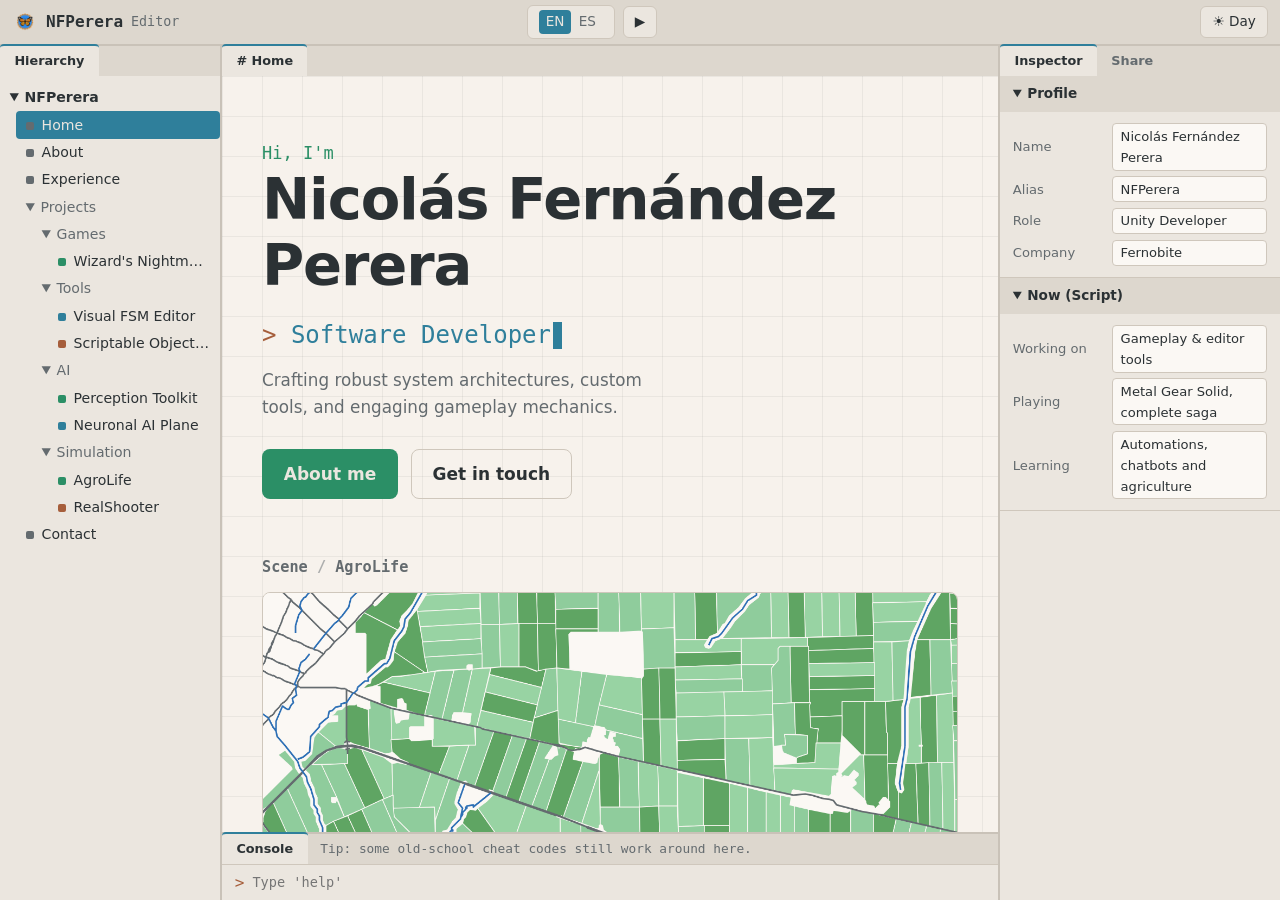
==== index.html @ 7c4a1492 "QR Share" ====
<!DOCTYPE html>
<html lang="en">
<head>
    <meta charset="UTF-8">
    <meta name="viewport" content="width=device-width, initial-scale=1.0">
    <title>NFPerera · Game & Software Developer</title>
    <meta name="description" content="Nicolás Fernández Perera — game and software developer. Gameplay systems, editor tools, game AI and software architecture." data-es-content="Nicolás Fernández Perera — desarrollador de videojuegos y de software. Sistemas de gameplay, herramientas de editor, IA de juegos y arquitectura de software.">
    <link rel="icon" type="image/png" href="MonarchWingStudiosImage.png">
    <link rel="stylesheet" href="style.css">
    <!-- Apply saved day/night theme before first paint to avoid a flash -->
    <script>(function () { try { var t = localStorage.getItem('theme'); if (t) document.documentElement.dataset.theme = t; } catch (e) {} })();</script>
    <!-- Same for the language: a saved choice wins, otherwise follow the browser. Translated text is in <span lang="en|es"> pairs. -->
    <script>(function () { var l; try { l = localStorage.getItem('lang'); } catch (e) {} l = l || (/^es/i.test(navigator.language) ? 'es' : 'en'); document.documentElement.dataset.lang = l; document.documentElement.lang = l; })();</script>
</head>
<body>
    <header class="toolbar">
        <div class="toolbar-left">
            <button id="hier-toggle" class="icon-btn mobile-only" aria-label="Open hierarchy" data-es-aria-label="Abrir jerarquía" aria-expanded="false" aria-controls="hierarchy">☰</button>
            <a href="#/" class="brand">
                <img src="MonarchWingStudiosImage.png" alt="" width="26" height="26">
                <span>NFPerera</span><small>Editor</small>
            </a>
        </div>
        <div class="toolbar-center">
            <button type="button" id="lang-toggle" class="tool-btn lang-btn"><span class="lang-opt" data-opt="en">EN</span><span class="lang-opt" data-opt="es">ES</span></button>
            <button id="play-btn" class="icon-btn play-btn" aria-pressed="false" title="Play">▶</button>
        </div>
        <div class="toolbar-right">
            <button id="theme-toggle" class="tool-btn" aria-label="Toggle day/night theme" data-es-aria-label="Cambiar entre tema de día y de noche"></button>
        </div>
    </header>

    <!-- HIERARCHY: section links are static, project links are generated from the project articles -->
    <nav id="hierarchy" class="panel" aria-label="Hierarchy" data-es-aria-label="Jerarquía">
        <div class="panel-tabs"><span class="tab"><span lang="en">Hierarchy</span><span lang="es">Jerarquía</span></span></div>
        <div class="panel-body">
            <ul class="tree">
                <li>
                    <details open>
                        <summary class="tree-root">NFPerera</summary>
                        <ul>
                            <li><a href="#/" class="item-home"><span lang="en">Home</span><span lang="es">Inicio</span></a></li>
                            <li><a href="#/about" class="item-about"><span lang="en">About</span><span lang="es">Sobre mí</span></a></li>
                            <li><a href="#/experience" class="item-experience"><span lang="en">Experience</span><span lang="es">Experiencia</span></a></li>
                            <li>
                                <details open>
                                    <summary><span lang="en">Projects</span><span lang="es">Proyectos</span></summary>
                                    <ul id="tree-projects"></ul>
                                </details>
                            </li>
                            <li><a href="#/contact" class="item-contact"><span lang="en">Contact</span><span lang="es">Contacto</span></a></li>
                        </ul>
                    </details>
                </li>
            </ul>
        </div>
    </nav>

    <!-- SCENE: one .view per page. data-route is the URL after "#/" -->
    <main id="scene" class="panel">
        <div class="panel-tabs"><span class="tab"># <span id="scene-tab">Home</span></span></div>
        <div id="scene-body" class="panel-body scene-body">

            <!-- HOME -->
            <article class="view" data-route="" data-title="Home" data-title-es="Inicio">
                <section class="hero">
                    <p class="eyebrow"><span lang="en">Hi, I'm</span><span lang="es">Hola, soy</span></p>
                    <h1>Nicolás Fernández Perera</h1>
                    <p class="hero-role"><span class="prompt">&gt;</span> <span id="typing-text">Software Developer</span><span class="caret" aria-hidden="true"></span></p>
                    <p class="hero-tagline"><span lang="en">Crafting robust system architectures, custom tools, and engaging gameplay mechanics.</span><span lang="es">Diseño arquitecturas de sistemas robustas, herramientas a medida y mecánicas de gameplay atractivas.</span></p>
                    <div class="hero-actions">
                        <a href="#/about" class="btn btn-primary"><span lang="en">About me</span><span lang="es">Sobre mí</span></a>
                        <a href="#/contact" class="btn btn-ghost"><span lang="en">Get in touch</span><span lang="es">Contáctame</span></a>
                    </div>
                </section>
                <section class="accent-green">
                    <h2 class="path"><span lang="en">Scene</span><span lang="es">Escena</span> <span>/</span> AgroLife</h2>
                    <div class="demo">
                        <canvas class="agro-demo" data-demo="agro" width="1280" height="600" role="img" aria-label="Real farm lots in Pergamino, Argentina, changing colour as their crops grow through the seasons" data-es-aria-label="Lotes agrícolas reales de Pergamino, Argentina, que cambian de color a medida que sus cultivos crecen a lo largo de las estaciones"></canvas>
                        <div class="demo-controls">
                            <span><b data-stat="date">25 Nov</b> · <span lang="en">Year</span><span lang="es">Año</span> <b data-stat="year">1</b></span>
                            <span><span lang="en">Mean temp</span><span lang="es">Temp. media</span> <b data-stat="temp">–</b></span>
                            <span data-stat="lot">Point at a lot</span>
                        </div>
                        <div class="demo-controls agro-legend" data-legend></div>
                        <p class="demo-caption"><span lang="en">What I'm building now: a farming game and simulator on real data. These are real lots from Pergamino, Argentina, going through the seasons. <a href="#/projects/agrolife">How it works</a></span><span lang="es">Lo que estoy construyendo ahora: un juego y simulador agropecuario con datos reales. Estos son lotes reales de Pergamino, Argentina, atravesando las estaciones. <a href="#/projects/agrolife">Cómo funciona</a></span></p>
                    </div>
                </section>
                <section>
                    <h2 class="path">Assets <span>/</span> <span lang="en">Projects</span><span lang="es">Proyectos</span></h2>
                    <div id="asset-grid" class="asset-grid"></div>
                </section>
            </article>

            <!-- ABOUT -->
            <article class="view page" data-route="about" data-title="About" data-title-es="Sobre mí" hidden>
                <h1><span lang="en">About Me</span><span lang="es">Sobre mí</span></h1>
                <p><span lang="en">I am a Software and Video Game Developer. My core focus is on system architecture, object-oriented programming, editor tool development, and creating scalable, maintainable code.</span><span lang="es">Soy desarrollador de software y de videojuegos. Mi foco principal está en la arquitectura de sistemas, la programación orientada a objetos, el desarrollo de herramientas de editor y la creación de código escalable y mantenible.</span></p>
                <div class="interest-list">
                    <div class="accent-blue"><strong>Gameplay</strong><span><span lang="en">Mechanics for online &amp; offline games</span><span lang="es">Mecánicas para juegos online y offline</span></span></div>
                    <div class="accent-green"><strong><span lang="en">Tools</span><span lang="es">Herramientas</span></strong><span><span lang="en">Editor extensions that speed teams up</span><span lang="es">Extensiones de editor que aceleran a los equipos</span></span></div>
                    <div class="accent-terracotta"><strong><span lang="en">Game AI</span><span lang="es">IA de juegos</span></strong><span><span lang="en">Perception, agents, neural networks</span><span lang="es">Percepción, agentes, redes neuronales</span></span></div>
                    <div class="accent-blue"><strong><span lang="en">Architecture</span><span lang="es">Arquitectura</span></strong><span><span lang="en">Scalable, maintainable systems</span><span lang="es">Sistemas escalables y mantenibles</span></span></div>
                </div>
                <h2><span lang="en">Skills</span><span lang="es">Habilidades</span></h2>
                <div class="component-list">
                    <details class="component" open><summary><span lang="en">Languages</span><span lang="es">Lenguajes</span></summary><ul class="tags"><li>C#</li><li>C++</li><li>Python</li></ul></details>
                    <details class="component" open><summary><span lang="en">Engines &amp; Frameworks</span><span lang="es">Motores y frameworks</span></summary><ul class="tags"><li>Unity</li><li>Unreal Engine</li><li>.NET</li></ul></details>
                    <details class="component" open><summary><span lang="en">Version Control</span><span lang="es">Control de versiones</span></summary><ul class="tags"><li>Git</li><li>LFS</li><li>Submodules</li><li>Subtrees</li></ul></details>
                </div>
            </article>

            <!-- EXPERIENCE -->
            <article class="view page" data-route="experience" data-title="Experience" data-title-es="Experiencia" hidden>
                <h1><span lang="en">Experience</span><span lang="es">Experiencia</span></h1>
                <ol class="timeline">
                    <li>
                        <div class="job-header">
                            <h3><span lang="en">Unity Developer</span><span lang="es">Desarrollador Unity</span> · <a href="https://fernobite.com/" target="_blank" rel="noopener">Fernobite</a></h3>
                            <span class="job-date"><span lang="en">Oct 2024 – Present</span><span lang="es">Oct 2024 – Presente</span></span>
                        </div>
                        <ul>
                            <li><span lang="en">Integration of core gameplay features for <strong>online and offline</strong> games.</span><span lang="es">Integración de funcionalidades centrales de gameplay para juegos <strong>online y offline</strong>.</span></li>
                            <li><span lang="en">Development of <strong>internal optimization tools</strong> for the Unity Editor.</span><span lang="es">Desarrollo de <strong>herramientas internas de optimización</strong> para el Editor de Unity.</span></li>
                        </ul>
                    </li>
                </ol>
            </article>

            <!-- CONTACT -->
            <article class="view page" data-route="contact" data-title="Contact" data-title-es="Contacto" hidden>
                <h1><span lang="en">Let's Connect</span><span lang="es">Conectemos</span></h1>
                <p><span lang="en">Currently seeking Gameplay Programmer opportunities.</span><span lang="es">Actualmente busco oportunidades como Programador de Gameplay.</span></p>
                <button type="button" id="email-btn" class="btn btn-primary mono" data-email="nfperera02@gmail.com">nfperera02@gmail.com</button>
                <p id="email-status" class="hint" aria-live="polite">Click to copy</p>
                <div class="social-links">
                    <a href="https://github.com/NFPerera" target="_blank" rel="noopener">GitHub</a>
                    <a href="https://www.linkedin.com/in/nfperera/" target="_blank" rel="noopener">LinkedIn</a>
                    <a href="mailto:nfperera02@gmail.com"><span lang="en">Email</span><span lang="es">Correo</span></a>
                </div>
            </article>

            <!--
                PROJECTS — one <article class="view project"> each. Order here = order in the grid and prev/next.
                data-category: game | tool | ai | sim  (Hierarchy folder)
                Banner image: add <img class="banner-media" src="img/..." alt=""> inside .banner; it also becomes the home-grid thumbnail
                Gallery: replace a .slot with <img src="..." alt="...">
                The <template class="inspector"> fills the Inspector panel when the project is open.
                Code inside <pre><code> must be HTML-escaped (&lt; &gt; &amp;).
                <template class="asset-icon"> holds the home-grid icon (100x100 line-art SVG); initials are used if absent.
            -->

            <article class="view project accent-green" data-route="projects/agrolife" data-title="AgroLife" data-kind="Farming Sim" data-kind-es="Simulador agrícola" data-category="sim" hidden>
                <template class="asset-icon"><svg viewBox="0 0 100 100" aria-hidden="true"><rect class="muted" x="8" y="10" width="38" height="34" rx="2"/>
<rect class="fill" x="54" y="10" width="38" height="34" rx="2"/>
<rect class="muted" x="8" y="52" width="38" height="38" rx="2"/>
<rect x="54" y="52" width="38" height="38" rx="2"/><path class="soft" d="M64 52 V90 M73 52 V90 M82 52 V90"/>
<path d="M27 84 V66 M27 72 C27 65 32 61 38 61 C38 68 33 72 27 72 M27 77 C27 71 22 68 16 68 C16 74 21 77 27 77"/></svg></template>
                <header class="banner">
                    <p class="banner-kind"><span lang="en">Farming Sim · Unity 6 · In development</span><span lang="es">Simulador agrícola · Unity 6 · En desarrollo</span></p>
                    <h1>AgroLife</h1>
                    <p class="banner-pitch"><span lang="en">A farming game and simulator built on real weather, soils, yields and costs, to learn how a crop campaign works by playing one.</span><span lang="es">Un juego y simulador agropecuario construido con clima, suelos, rindes y costos reales, para aprender cómo funciona una campaña agrícola jugándola.</span></p>
                </header>
                <section>
                    <h2><span lang="en">Try it</span><span lang="es">Pruébalo</span></h2>
                    <div class="demo">
                        <canvas class="agro-demo" data-demo="agro" width="1280" height="600" role="img" aria-label="Real farm lots in Pergamino, Argentina, changing colour as their crops grow through the seasons" data-es-aria-label="Lotes agrícolas reales de Pergamino, Argentina, que cambian de color a medida que sus cultivos crecen a lo largo de las estaciones"></canvas>
                        <div class="demo-controls">
                            <span><b data-stat="date">25 Nov</b> · <span lang="en">Year</span><span lang="es">Año</span> <b data-stat="year">1</b></span>
                            <span><span lang="en">Mean temp</span><span lang="es">Temp. media</span> <b data-stat="temp">–</b></span>
                            <label><span lang="en">Speed</span><span lang="es">Velocidad</span> <select data-control="speed"><option value="1">1×</option><option value="2" selected>2×</option><option value="4">4×</option></select></label>
                            <label><span lang="en">Layer</span><span lang="es">Capa</span> <select data-control="layer"><option value="status" data-es="Estado">Status</option><option value="ip" data-es="Índice de productividad">Productivity index</option></select></label>
                            <span data-stat="lot">Point at a lot</span>
                        </div>
                        <div class="demo-controls agro-legend" data-legend></div>
                        <p class="demo-caption"><span lang="en">Real lots from Pergamino, Buenos Aires: a slice of the 3,477 the game's data pipeline cut out of the road network. They're farmed the way the game farms your neighbours: on 1 May each lot takes the next crop of the rotation (maize, soybean, wheat followed by second soybean) on its typical sowing date, and crops develop by growing degree-days under weather drawn from the generator's parameters for Pergamino. The productivity index layer comes from INTA's soil charts.</span><span lang="es">Lotes reales de Pergamino, Buenos Aires: un recorte de los 3.477 que el pipeline de datos del juego sacó de la red de caminos. Se trabajan como el juego trabaja a tus vecinos: el 1 de mayo cada lote toma el siguiente cultivo de la rotación (maíz, soja, trigo seguido de soja de segunda) en su fecha de siembra típica, y los cultivos se desarrollan por grados-día con un clima sorteado a partir de los parámetros del generador para Pergamino. La capa de índice de productividad sale de las cartas de suelo del INTA.</span></p>
                    </div>
                </section>
                <section>
                    <h2><span lang="en">The problem</span><span lang="es">El problema</span></h2>
                    <p><span lang="en">Agronomy students learn gross margins, break-even yields, water budgets and pest damage thresholds on paper. They rarely get to run a whole campaign and see why a yield came out the way it did.</span><span lang="es">Los estudiantes de agronomía aprenden margen bruto, rinde de indiferencia, balances hídricos y umbrales de daño por plagas en el papel. Pocas veces pueden llevar adelante una campaña entera y ver por qué un rinde dio como dio.</span></p>
                </section>
                <section>
                    <h2><span lang="en">What I built</span><span lang="es">Qué construí</span></h2>
                    <p><span lang="en">A Unity 2D game on top of a simulation core written in plain C#, with no Unity references, so it can be tested and calibrated without a scene. Version 1 covers farming in one region, Pergamino, in Argentina's core farming zone: buy or lease land, plan each lot's crop, sowing date, genetics and fertiliser against a live budget, decide whether to spray when a pest crosses its threshold, then sell the grain or keep it in silo bags. Every harvest comes with a report that breaks the yield down by cause.</span><span lang="es">Un juego 2D en Unity montado sobre un núcleo de simulación escrito en C# puro, sin referencias a Unity, de modo que se puede testear y calibrar sin una escena. La versión 1 cubre la agricultura en una región, Pergamino, en plena zona núcleo de Argentina: comprar o arrendar tierra, planificar el cultivo, la fecha de siembra, la genética y la fertilización de cada lote contra un presupuesto en vivo, decidir si aplicar cuando una plaga supera su umbral, y después vender el grano o guardarlo en silobolsa. Cada cosecha viene con un reporte que desglosa el rinde por causa.</span></p>
                    <p><span lang="en">It's aimed at agrotechnical-school and agronomy students, so it uses the real technical vocabulary, with an optional glossary, instead of simplifying it away.</span><span lang="es">Está pensado para estudiantes de escuelas agrotécnicas y de agronomía, por eso usa el vocabulario técnico real, con un glosario opcional, en lugar de simplificarlo.</span></p>
                </section>
                <section>
                    <h2><span lang="en">How it works</span><span lang="es">Cómo funciona</span></h2>
                    <ul class="steps">
                        <li><strong><span lang="en">Data pipeline</span><span lang="es">Pipeline de datos</span></strong><span lang="en">Python scripts build the region from open data: lots cut from OpenStreetMap's road network, soil texture and water holding capacity from SoilGrids, the productivity index from INTA's soil charts, and each lot's road distance to the nearest grain elevator.</span><span lang="es">Scripts de Python arman la región a partir de datos abiertos: lotes recortados de la red de caminos de OpenStreetMap, textura y capacidad de retención de agua del suelo desde SoilGrids, el índice de productividad de las cartas de suelo del INTA y la distancia por camino de cada lote al acopio más cercano.</span></li>
                        <li><strong><span lang="en">Weather</span><span lang="es">Clima</span></strong><span lang="en">A WGEN-type generator fitted to NASA POWER data from 1991 to 2025: a Markov chain picks the wet days, a gamma distribution the rain, AR(1) anomalies the temperatures. Each campaign draws an El Niño, neutral or La Niña phase, and the forecast the player sees is right 70% of the time.</span><span lang="es">Un generador tipo WGEN ajustado con datos de NASA POWER de 1991 a 2025: una cadena de Markov decide los días lluviosos, una distribución gamma la lluvia y anomalías AR(1) las temperaturas. Cada campaña sortea una fase El Niño, neutra o La Niña, y el pronóstico que ve el jugador acierta el 70 % de las veces.</span></li>
                        <li><strong><span lang="en">Soil and crops</span><span lang="es">Suelo y cultivos</span></strong><span lang="en">A daily water bucket per lot (Hargreaves evapotranspiration, Saxton &amp; Rawls drainage), nitrogen and phosphorus balances, and crop stages driven by growing degree-days.</span><span lang="es">Un balde de agua diario por lote (evapotranspiración de Hargreaves, drenaje de Saxton &amp; Rawls), balances de nitrógeno y fósforo, y etapas del cultivo regidas por grados-día.</span></li>
                        <li><strong><span lang="en">Yield</span><span lang="es">Rinde</span></strong><span lang="en">Potential yield, scaled by the lot's productivity index, minus losses from sowing date, water, waterlogging, temperature, nitrogen, phosphorus and pests.</span><span lang="es">El rinde potencial, escalado por el índice de productividad del lote, menos las pérdidas por fecha de siembra, agua, anegamiento, temperatura, nitrógeno, fósforo y plagas.</span></li>
                        <li><strong><span lang="en">Determinism</span><span lang="es">Determinismo</span></strong><span lang="en">A PCG32 generator with a separate stream for each subsystem, so the same seed gives the same weather whatever the player does.</span><span lang="es">Un generador PCG32 con un flujo separado para cada subsistema, así la misma semilla da el mismo clima haga lo que haga el jugador.</span></li>
                    </ul>
                </section>
                <section>
                    <h2><span lang="en">Technical highlights</span><span lang="es">Aspectos técnicos</span></h2>
                    <p><span lang="en">Every harvest explains itself. Losses are taken in a fixed order, each one from what the previous ones left, so the report's waterfall always adds up to the real yield.</span><span lang="es">Cada cosecha se explica sola. Las pérdidas se restan en un orden fijo, cada una sobre lo que dejaron las anteriores, por eso la escalera del reporte siempre suma el rinde real.</span></p>
                    <p class="code-title">ModeloCultivo.cs<span lang="en"> · translated from Spanish</span></p>
<pre lang="es"><code>public static Cascada CalcularCascada(EstadoCultivo e, CultivoParams c)
{
    var p = PerdidasActuales(e, c);
    var k = new Cascada { PotencialQqHa = e.RindeAlcanzableQqHa };
    double resto = k.PotencialQqHa;
    double Quitar(double fraccion) { double q = resto * fraccion; resto -= q; return q; }
    k.FechaQq = Quitar(p.Fecha);
    k.AguaQq = Quitar(p.Agua);
    k.AnegamientoQq = Quitar(p.Anegamiento);
    k.TemperaturaQq = Quitar(p.Temperatura);
    k.NitrogenoQq = Quitar(p.Nitrogeno);
    k.FosforoQq = Quitar(p.Fosforo);
    k.PlagasQq = Quitar(p.Plagas);
    k.RealQqHa = resto;
    return k;
}</code></pre>
<pre lang="en"><code>public static Waterfall ComputeWaterfall(CropState e, CropParams c)
{
    var p = CurrentLosses(e, c);
    var k = new Waterfall { PotentialQuintalsHa = e.AttainableYieldQuintalsHa };
    double remaining = k.PotentialQuintalsHa;
    double Deduct(double fraction) { double q = remaining * fraction; remaining -= q; return q; }
    k.SowingDateQuintals = Deduct(p.SowingDate);
    k.WaterQuintals = Deduct(p.Water);
    k.WaterloggingQuintals = Deduct(p.Waterlogging);
    k.TemperatureQuintals = Deduct(p.Temperature);
    k.NitrogenQuintals = Deduct(p.Nitrogen);
    k.PhosphorusQuintals = Deduct(p.Phosphorus);
    k.PestsQuintals = Deduct(p.Pests);
    k.ActualQuintalsHa = remaining;
    return k;
}</code></pre>
                </section>
                <section>
                    <h2><span lang="en">Media</span><span lang="es">Galería</span></h2>
                    <div class="gallery"><div class="slot">None (Texture2D)</div><div class="slot">None (Texture2D)</div><div class="slot">None (Texture2D)</div></div>
                </section>
                <section>
                    <h2><span lang="en">What I learned</span><span lang="es">Qué aprendí</span></h2>
                    <p class="todo">// TODO: what you learned and what you'd do differently</p>
                </section>
                <nav class="pager" aria-label="More projects" data-es-aria-label="Más proyectos"></nav>
                <template class="inspector">
                    <details class="component" open><summary><span lang="en">Project</span><span lang="es">Proyecto</span></summary>
                        <dl class="fields"><dt><span lang="en">Type</span><span lang="es">Tipo</span></dt><dd><span lang="en">Farming sim · Educational</span><span lang="es">Simulador agrícola · Educativo</span></dd><dt><span lang="en">Engine</span><span lang="es">Motor</span></dt><dd>Unity 6.3 · URP 2D</dd><dt>UI</dt><dd>UI Toolkit</dd><dt><span lang="en">Language</span><span lang="es">Lenguaje</span></dt><dd>C# · Python</dd><dt><span lang="en">Region</span><span lang="es">Región</span></dt><dd>Pergamino, Argentina</dd><dt><span lang="en">Status</span><span lang="es">Estado</span></dt><dd><span lang="en">In development</span><span lang="es">En desarrollo</span></dd><dt><span lang="en">Year</span><span lang="es">Año</span></dt><dd>2026</dd></dl>
                    </details>
                </template>
            </article>

            <article class="view project accent-blue" data-route="projects/visual-fsm-editor" data-title="Visual FSM Editor" data-kind="Editor Tool" data-kind-es="Herramienta de editor" data-category="tool" hidden>
                <template class="asset-icon"><svg viewBox="0 0 100 100" aria-hidden="true"><rect class="fill" x="6" y="41" width="28" height="16" rx="4"/>
<rect x="64" y="14" width="30" height="16" rx="4"/>
<rect x="64" y="70" width="30" height="16" rx="4"/>
<path d="M34 49 C50 49 46 22 62 22"/><path d="M34 49 C50 49 46 78 62 78"/><path class="muted" d="M79 68 V34"/>
<path d="M57 18 L62 22 L57 26"/><path d="M57 74 L62 78 L57 82"/><path class="muted" d="M75 38 L79 32 L83 38"/></svg></template>
                <header class="banner">
                    <p class="banner-kind"><span lang="en">Editor Tool · Unity Asset Store</span><span lang="es">Herramienta de editor · Unity Asset Store</span></p>
                    <h1>Visual FSM Graph Editor</h1>
                    <p class="banner-pitch"><span lang="en">A node-based state machine editor for Unity AI, published on the Asset Store.</span><span lang="es">Un editor de máquinas de estados basado en nodos para IA en Unity, publicado en el Asset Store.</span></p>
                    <a class="btn btn-primary" href="https://assetstore.unity.com/packages/tools/behavior-ai/visual-fsm-graph-editor-ai-state-machine-tool-367524" target="_blank" rel="noopener"><span lang="en">View on the Asset Store</span><span lang="es">Ver en el Asset Store</span></a>
                </header>
                <section>
                    <h2><span lang="en">Try it</span><span lang="es">Pruébalo</span></h2>
                    <div class="demo">
                        <svg class="fsm-demo" data-demo="fsm" viewBox="0 0 640 300" role="img" aria-label="Interactive state machine: drag the states around" data-es-aria-label="Máquina de estados interactiva: arrastra los estados">
                            <defs><marker id="arrow" viewBox="0 0 10 10" refX="9" refY="5" markerWidth="7" markerHeight="7" orient="auto"><path class="arrow-head" d="M0 0L10 5L0 10z"/></marker></defs>
                            <path class="edge" data-from="idle" data-to="patrol" marker-end="url(#arrow)"/>
                            <path class="edge" data-from="patrol" data-to="chase" marker-end="url(#arrow)"/>
                            <path class="edge" data-from="chase" data-to="search" marker-end="url(#arrow)"/>
                            <path class="edge" data-from="search" data-to="patrol" marker-end="url(#arrow)"/>
                            <path class="edge" data-from="search" data-to="idle" marker-end="url(#arrow)"/>
                            <!-- data-m: position on phones, where the demo switches to a narrower 400x320 canvas -->
                            <g class="node" data-id="idle" data-x="30" data-y="128" data-m="10 138"><rect width="120" height="44" rx="8"/><text x="60" y="27">Idle</text></g>
                            <g class="node" data-id="patrol" data-x="200" data-y="40" data-m="140 18"><rect width="120" height="44" rx="8"/><text x="60" y="27">Patrol</text></g>
                            <g class="node" data-id="chase" data-x="470" data-y="70" data-m="270 138"><rect width="120" height="44" rx="8"/><text x="60" y="27">Chase</text></g>
                            <g class="node" data-id="search" data-x="320" data-y="215" data-m="140 258"><rect width="120" height="44" rx="8"/><text x="60" y="27">Search</text></g>
                        </svg>
                        <p class="demo-caption"><span lang="en">Drag the states around. Like the tool's Play-mode view, the active state lights up as the machine takes random transitions.</span><span lang="es">Arrastra los estados. Igual que la vista en modo Play de la herramienta, el estado activo se ilumina a medida que la máquina toma transiciones al azar.</span></p>
                    </div>
                </section>
                <section>
                    <h2><span lang="en">The problem</span><span lang="es">El problema</span></h2>
                    <p><span lang="en">AI behaviors like patrol, chase and attack are naturally state machines, but written by hand they become a tangle of flags and switch statements. They are hard to read, hard to debug at runtime, and every new transition means touching code.</span><span lang="es">Comportamientos de IA como patrullar, perseguir y atacar son máquinas de estados por naturaleza, pero escritos a mano terminan en un enredo de banderas y sentencias switch. Cuesta leerlos, cuesta depurarlos en ejecución y cada transición nueva implica tocar código.</span></p>
                </section>
                <section>
                    <h2><span lang="en">What I built</span><span lang="es">Qué construí</span></h2>
                    <p><span lang="en">A complete, commercial Unity Editor tool for designing finite state machines visually. States and conditions are ScriptableObject assets wired together on a GraphView canvas, and the runtime has no dependency on the editor, so the same graphs run in builds. I took it from first commit to a published Asset Store product, including documentation, example scenes and post-release updates.</span><span lang="es">Una herramienta comercial y completa para el Editor de Unity que permite diseñar máquinas de estados finitos de forma visual. Los estados y las condiciones son assets ScriptableObject conectados sobre un lienzo GraphView, y el runtime no depende del editor, así que los mismos grafos corren en las builds. La llevé desde el primer commit hasta un producto publicado en el Asset Store, con documentación, escenas de ejemplo y actualizaciones posteriores al lanzamiento.</span></p>
                </section>
                <section>
                    <h2><span lang="en">How it works</span><span lang="es">Cómo funciona</span></h2>
                    <ul class="steps">
                        <li><strong><span lang="en">Runtime layer</span><span lang="es">Capa de runtime</span></strong><span lang="en">The FSM, its states and conditions are ScriptableObjects. Each entity clones the FSM asset on Awake, so many entities can share one graph without sharing runtime state.</span><span lang="es">La FSM, sus estados y sus condiciones son ScriptableObjects. Cada entidad clona el asset de la FSM en Awake, así muchas entidades pueden compartir un grafo sin compartir el estado en ejecución.</span></li>
                        <li><strong><span lang="en">Editor layer</span><span lang="es">Capa de editor</span></strong><span lang="en">A GraphView window edits a GUI model of the graph and only commits back to the assets on save or autosave, with full Undo support.</span><span lang="es">Una ventana GraphView edita un modelo del grafo pensado para la interfaz y recién escribe en los assets al guardar o con el autoguardado, con soporte completo de Deshacer.</span></li>
                        <li><strong><span lang="en">Live debugging</span><span lang="es">Depuración en vivo</span></strong><span lang="en">In Play mode, selecting an entity loads its running FSM: the active state pulses and a trail marks the last few states visited.</span><span lang="es">En modo Play, al seleccionar una entidad se carga su FSM en ejecución: el estado activo pulsa y un rastro marca los últimos estados visitados.</span></li>
                        <li><strong><span lang="en">Logic gates</span><span lang="es">Compuertas lógicas</span></strong><span lang="en">And / Or / Negate conditions let designers build compound transitions from existing conditions without writing new code.</span><span lang="es">Las condiciones And / Or / Negate permiten a los diseñadores armar transiciones compuestas a partir de condiciones existentes, sin escribir código nuevo.</span></li>
                        <li><strong><span lang="en">Readable graphs</span><span lang="es">Grafos legibles</span></strong><span lang="en">Reroute points, "Go To State" markers instead of canvas-wide wires, shared condition boxes, and direction arrows on every curve.</span><span lang="es">Puntos de reroute, marcadores "Go To State" en lugar de cables que cruzan todo el lienzo, cajas de condición compartidas y flechas de dirección en cada curva.</span></li>
                        <li><strong><span lang="en">Production polish</span><span lang="es">Acabado de producción</span></strong><span lang="en">Descriptive validation errors, a Preferences page, orphan-asset cleanup, URP and Built-in support, and a full PDF manual.</span><span lang="es">Errores de validación descriptivos, una página de Preferencias, limpieza de assets huérfanos, soporte para URP y Built-in, y un manual completo en PDF.</span></li>
                    </ul>
                </section>
                <section>
                    <h2><span lang="en">Technical highlights</span><span lang="es">Aspectos técnicos</span></h2>
                    <p><span lang="en">The runtime loop is deliberately tiny: poll the current state's conditions in order, take the first one that passes, otherwise keep executing the state.</span><span lang="es">El bucle de runtime es deliberadamente mínimo: se evalúan en orden las condiciones del estado actual, se toma la primera que se cumple y, si ninguna lo hace, se sigue ejecutando el estado.</span></p>
                    <p class="code-title">MonarchFsm.cs<span lang="es"> · código traducido</span></p>
<pre lang="en"><code>public void RunStateMachine()
{
    if (m_currentState == null) return;

    for (var l_i = 0; l_i &lt; m_currentStateConditionsAmount; l_i++)
    {
        if (!m_currentState.StateConditions[l_i].CompleteCondition(m_model))
            continue;

        ChangeState(m_currentState.ExitStates[l_i]);
        return;
    }

    m_currentState.fsmState.ExecuteState(m_model);
}</code></pre>
<pre lang="es"><code>public void EjecutarMaquinaDeEstados()
{
    if (m_estadoActual == null) return;

    for (var l_i = 0; l_i &lt; m_cantidadCondicionesEstadoActual; l_i++)
    {
        if (!m_estadoActual.CondicionesDeEstado[l_i].CondicionCumplida(m_modelo))
            continue;

        CambiarEstado(m_estadoActual.EstadosDeSalida[l_i]);
        return;
    }

    m_estadoActual.estadoFsm.EjecutarEstado(m_modelo);
}</code></pre>
                    <p><span lang="en">GraphView edges don't show direction, so a custom edge samples its own bezier with De Casteljau's algorithm and draws an arrowhead at the true midpoint, following bends around reroute points.</span><span lang="es">Las aristas de GraphView no muestran dirección, así que una arista propia muestrea su bézier con el algoritmo de De Casteljau y dibuja una punta de flecha en el punto medio real, siguiendo las curvas alrededor de los puntos de reroute.</span></p>
                    <p class="code-title">FsmEdge.cs<span lang="es"> · código traducido</span></p>
<pre lang="en"><code>// Repeatedly lerp adjacent points until one remains, giving the curve's
// actual position (and, via two nearby samples, tangent) at parameter t.
private static Vector2 SampleBezier(Vector2[] p_points, float p_t)
{
    var l_working = (Vector2[])p_points.Clone();
    int l_count = l_working.Length;
    while (l_count &gt; 1)
    {
        for (int l_i = 0; l_i &lt; l_count - 1; l_i++)
            l_working[l_i] = Vector2.Lerp(l_working[l_i], l_working[l_i + 1], p_t);
        l_count--;
    }
    return l_working[0];
}</code></pre>
<pre lang="es"><code>// Interpola linealmente los puntos adyacentes una y otra vez hasta que queda uno,
// lo que da la posición real de la curva (y, con dos muestras cercanas, su tangente) en t.
private static Vector2 MuestrearBezier(Vector2[] p_puntos, float p_t)
{
    var l_trabajo = (Vector2[])p_puntos.Clone();
    int l_cantidad = l_trabajo.Length;
    while (l_cantidad &gt; 1)
    {
        for (int l_i = 0; l_i &lt; l_cantidad - 1; l_i++)
            l_trabajo[l_i] = Vector2.Lerp(l_trabajo[l_i], l_trabajo[l_i + 1], p_t);
        l_cantidad--;
    }
    return l_trabajo[0];
}</code></pre>
                </section>
                <section>
                    <h2><span lang="en">Media</span><span lang="es">Galería</span></h2>
                    <div class="gallery"><img src="img/fsm-cover.webp" alt="Visual FSM Graph Editor cover art" data-es-alt="Portada de Visual FSM Graph Editor" loading="lazy"><img src="img/fsm-player-graph.png" alt="A player state machine in the graph editor: Idle, Walk, Run, Crouch and a Throw from any state" data-es-alt="Máquina de estados de un jugador en el editor de grafos: Idle, Walk, Run, Crouch y un Throw desde cualquier estado" loading="lazy"><img src="img/fsm-enemy-graph.png" alt="An enemy state machine: Patrol, Investigate and Chase, driven by detection conditions" data-es-alt="Máquina de estados de un enemigo: Patrol, Investigate y Chase, según condiciones de detección" loading="lazy"></div>
                </section>
                <section>
                    <h2><span lang="en">What I learned</span><span lang="es">Qué aprendí</span></h2>
                    <p class="todo">// TODO: what you learned and what you'd do differently</p>
                </section>
                <nav class="pager" aria-label="More projects" data-es-aria-label="Más proyectos"></nav>
                <template class="inspector">
                    <details class="component" open><summary><span lang="en">Project</span><span lang="es">Proyecto</span></summary>
                        <dl class="fields"><dt><span lang="en">Type</span><span lang="es">Tipo</span></dt><dd><span lang="en">Editor Tool</span><span lang="es">Herramienta de editor</span></dd><dt><span lang="en">Engine</span><span lang="es">Motor</span></dt><dd>Unity 2022.3</dd><dt>UI</dt><dd>GraphView / UI Toolkit</dd><dt><span lang="en">Language</span><span lang="es">Lenguaje</span></dt><dd>C#</dd><dt><span lang="en">Team</span><span lang="es">Equipo</span></dt><dd><span lang="en">Solo</span><span lang="es">Individual</span></dd><dt><span lang="en">Years</span><span lang="es">Años</span></dt><dd>2025 – 2026</dd><dt><span lang="en">Status</span><span lang="es">Estado</span></dt><dd><span lang="en">Live · v1.2.0</span><span lang="es">Publicado · v1.2.0</span></dd></dl>
                    </details>
                    <details class="component" open><summary>Publisher</summary><p>Monarch Wing Studios</p></details>
                    <details class="component" open><summary><span lang="en">Links</span><span lang="es">Enlaces</span></summary><a href="https://assetstore.unity.com/packages/tools/behavior-ai/visual-fsm-graph-editor-ai-state-machine-tool-367524" target="_blank" rel="noopener">Unity Asset Store</a></details>
                </template>
            </article>

            <article class="view project accent-green" data-route="projects/perception-toolkit" data-title="Perception Toolkit" data-kind="Game AI" data-kind-es="IA de juegos" data-category="ai" hidden>
                <template class="asset-icon"><svg viewBox="0 0 100 100" aria-hidden="true"><circle class="muted dash" cx="46" cy="54" r="30"/>
<path class="fill soft" d="M46 54 L84 32 A44 44 0 0 1 84 76 Z"/>
<circle cx="46" cy="54" r="11"/><circle class="fill" cx="46" cy="54" r="5"/>
<circle class="fill muted" cx="18" cy="24" r="4"/></svg></template>
                <header class="banner">
                    <p class="banner-kind"><span lang="en">Game AI · Unity 6</span><span lang="es">IA de juegos · Unity 6</span></p>
                    <h1>Perception Toolkit</h1>
                    <p class="banner-pitch"><span lang="en">Sight and hearing for AI agents, in 2D and 3D.</span><span lang="es">Vista y oído para agentes de IA, en 2D y 3D.</span></p>
                </header>
                <section>
                    <h2><span lang="en">Try it</span><span lang="es">Pruébalo</span></h2>
                    <div class="demo">
                        <svg class="perception-demo" data-demo="perception" viewBox="0 0 640 320" role="img" aria-label="Interactive perception demo: move your pointer to sneak past the agent" data-es-aria-label="Demo interactiva de percepción: mueve el puntero para pasar sigilosamente junto al agente">
                            <circle class="hearing" cx="320" cy="170" r="130"/>
                            <path class="cone"/>
                            <circle class="inner" cx="320" cy="170" r="45"/>
                            <circle class="agent" cx="320" cy="170" r="12"/>
                            <circle class="player" cx="-50" cy="-50" r="8"/>
                        </svg>
                        <div class="demo-controls">
                            <span><span lang="en">Awareness</span><span lang="es">Nivel de alerta</span> <b class="demo-status">Unaware</b></span>
                            <span class="meter" aria-hidden="true"><span></span></span>
                        </div>
                        <p class="demo-caption"><span lang="en">You're the dot (on a phone, drag a finger). The cone and the small inner circle are sight; moving fast inside the dashed circle makes noise. Linger and the confirm meter fills from Suspicious to Aware, just like the toolkit's timers.</span><span lang="es">Tú eres el punto (en un teléfono, arrastra un dedo). El cono y el pequeño círculo interior son la vista; moverse rápido dentro del círculo punteado hace ruido. Si te quedas ahí, el medidor de confirmación se llena de Sospechoso a Alerta, igual que los temporizadores del toolkit.</span></p>
                    </div>
                </section>
                <section>
                    <h2><span lang="en">The problem</span><span lang="es">El problema</span></h2>
                    <p><span lang="en">Stealth and combat AI only feel fair when enemies react to what they could plausibly see and hear, and give the player a moment of warning before they commit. A raw "is the player in range" check gives neither.</span><span lang="es">La IA de sigilo y de combate solo se siente justa cuando los enemigos reaccionan a lo que podrían ver y oír de forma verosímil, y le dan al jugador un instante de aviso antes de actuar. Una simple comprobación de «el jugador está en rango» no da ninguna de las dos cosas.</span></p>
                </section>
                <section>
                    <h2><span lang="en">What I built</span><span lang="es">Qué construí</span></h2>
                    <p><span lang="en">A modular perception package: drop-in sense components (2D field of view, 3D field of view, hearing) that each track their own awareness, plus an agent component that aggregates every sense into one state an FSM or behavior tree can react to through C# or UnityEvents.</span><span lang="es">Un paquete de percepción modular: componentes de sentidos listos para usar (campo de visión 2D, campo de visión 3D, oído) que llevan cada uno su propio nivel de alerta, más un componente de agente que reúne todos los sentidos en un único estado al que una FSM o un árbol de comportamiento puede reaccionar mediante C# o UnityEvents.</span></p>
                </section>
                <section>
                    <h2><span lang="en">How it works</span><span lang="es">Cómo funciona</span></h2>
                    <ul class="steps">
                        <li><strong><span lang="en">Vision</span><span lang="es">Visión</span></strong><span lang="en">A view cone with range and angle, plus an omnidirectional inner radius that detects instantly. Candidates come from a non-allocating overlap query, then a raycast checks line of sight against an obstacle mask.</span><span lang="es">Un cono de visión con alcance y ángulo, más un radio interior omnidireccional que detecta al instante. Los candidatos salen de una consulta de solapamiento sin asignaciones de memoria y luego un raycast verifica la línea de visión contra una máscara de obstáculos.</span></li>
                        <li><strong><span lang="en">Hearing</span><span lang="es">Oído</span></strong><span lang="en">Noise emitters and noise zones broadcast events. Each listener applies distance falloff, ignores anything below an audible threshold and remembers the last noise briefly.</span><span lang="es">Los emisores y las zonas de ruido difunden eventos. Cada oyente aplica una atenuación por distancia, ignora todo lo que esté por debajo de un umbral audible y recuerda el último ruido por un momento.</span></li>
                        <li><strong><span lang="en">Awareness</span><span lang="es">Nivel de alerta</span></strong><span lang="en">Unaware → Suspicious → Aware. A target must be detected for a confirm time before it's spotted, and a lose timer keeps agents from forgetting instantly.</span><span lang="es">Desprevenido → Sospechoso → Alerta. Un objetivo debe ser detectado durante un tiempo de confirmación antes de ser avistado, y un temporizador de pérdida evita que los agentes se olviden al instante.</span></li>
                        <li><strong><span lang="en">Editor tooling</span><span lang="es">Herramientas de editor</span></strong><span lang="en">Custom Scene-view handles to drag the cone's angle and radii, and gizmos tinted by the current awareness level.</span><span lang="es">Handles propios en la vista de Escena para arrastrar el ángulo y los radios del cono, y gizmos teñidos según el nivel de alerta actual.</span></li>
                    </ul>
                </section>
                <section>
                    <h2><span lang="en">Technical highlights</span><span lang="es">Aspectos técnicos</span></h2>
                    <p><span lang="en">Every sense shares the same detection tick, so awareness behaves consistently whether it came from sight or sound. Detection runs on an interval rather than every frame.</span><span lang="es">Todos los sentidos comparten el mismo tick de detección, por lo que la alerta se comporta igual venga de la vista o del oído. La detección corre a intervalos y no en cada frame.</span></p>
                    <p class="code-title">PerceptionSenseBase.cs<span lang="es"> · código traducido</span></p>
<pre lang="en"><code>private void RunDetectionTick(float elapsed)
{
    bool found = TryDetect(out IPerceivable detected, out bool instantDetect);
    if (found)
    {
        loseTimer = 0f;
        confirmTimer = instantDetect ? detectionTime : confirmTimer + elapsed;
        if (confirmTimer &gt;= detectionTime &amp;&amp; Awareness != AwarenessLevel.Aware)
        {
            Awareness = AwarenessLevel.Aware;
            CurrentTarget = detected;
            RaiseSpotted(detected);
        }
        else if (confirmTimer &gt; 0f &amp;&amp; Awareness == AwarenessLevel.Unaware)
        {
            Awareness = AwarenessLevel.Suspicious;
            RaiseSuspicious(detected);
        }
    }
    else
    {
        if (Awareness != AwarenessLevel.Unaware) loseTimer += elapsed;
        if (loseTimer &gt; loseTime)
        {
            if (Awareness == AwarenessLevel.Aware) RaiseLost(CurrentTarget);
            Awareness = AwarenessLevel.Unaware;
            CurrentTarget = null;
            confirmTimer = 0f;
            loseTimer = 0f;
        }
    }
}</code></pre>
<pre lang="es"><code>private void EjecutarTickDeDeteccion(float transcurrido)
{
    bool encontrado = IntentarDetectar(out IPercibible detectado, out bool deteccionInstantanea);
    if (encontrado)
    {
        temporizadorPerdida = 0f;
        temporizadorConfirmacion = deteccionInstantanea ? tiempoDeteccion : temporizadorConfirmacion + transcurrido;
        if (temporizadorConfirmacion &gt;= tiempoDeteccion &amp;&amp; NivelAlerta != NivelDeAlerta.Alerta)
        {
            NivelAlerta = NivelDeAlerta.Alerta;
            ObjetivoActual = detectado;
            LanzarAvistado(detectado);
        }
        else if (temporizadorConfirmacion &gt; 0f &amp;&amp; NivelAlerta == NivelDeAlerta.Desprevenido)
        {
            NivelAlerta = NivelDeAlerta.Sospechoso;
            LanzarSospecha(detectado);
        }
    }
    else
    {
        if (NivelAlerta != NivelDeAlerta.Desprevenido) temporizadorPerdida += transcurrido;
        if (temporizadorPerdida &gt; tiempoPerdida)
        {
            if (NivelAlerta == NivelDeAlerta.Alerta) LanzarPerdido(ObjetivoActual);
            NivelAlerta = NivelDeAlerta.Desprevenido;
            ObjetivoActual = null;
            temporizadorConfirmacion = 0f;
            temporizadorPerdida = 0f;
        }
    }
}</code></pre>
                </section>
                <section>
                    <h2><span lang="en">Media</span><span lang="es">Galería</span></h2>
                    <div class="gallery"><div class="slot">None (Texture2D)</div><div class="slot">None (Texture2D)</div><div class="slot">None (Texture2D)</div></div>
                </section>
                <section>
                    <h2><span lang="en">What I learned</span><span lang="es">Qué aprendí</span></h2>
                    <p class="todo">// TODO: what you learned and what you'd do differently</p>
                </section>
                <nav class="pager" aria-label="More projects" data-es-aria-label="Más proyectos"></nav>
                <template class="inspector">
                    <details class="component" open><summary><span lang="en">Project</span><span lang="es">Proyecto</span></summary>
                        <dl class="fields"><dt><span lang="en">Type</span><span lang="es">Tipo</span></dt><dd><span lang="en">Game AI</span><span lang="es">IA de juegos</span></dd><dt><span lang="en">Engine</span><span lang="es">Motor</span></dt><dd>Unity 6</dd><dt><span lang="en">Language</span><span lang="es">Lenguaje</span></dt><dd>C#</dd><dt><span lang="en">Senses</span><span lang="es">Sentidos</span></dt><dd><span lang="en">Sight 2D/3D, Hearing</span><span lang="es">Vista 2D/3D, oído</span></dd><dt><span lang="en">States</span><span lang="es">Estados</span></dt><dd><span lang="en">Unaware, Suspicious, Aware</span><span lang="es">Desprevenido, Sospechoso, Alerta</span></dd></dl>
                    </details>
                </template>
            </article>

            <article class="view project accent-terracotta" data-route="projects/realshooter" data-title="RealShooter" data-kind="Ballistics Sim" data-kind-es="Simulador de balística" data-category="sim" hidden>
                <template class="asset-icon"><svg viewBox="0 0 100 100" aria-hidden="true"><path class="muted dash" d="M8 40 H92"/>
<path class="soft dash" d="M8 40 Q60 38 90 26"/>
<path d="M8 44 Q48 30 88 76"/>
<circle class="fill" cx="27" cy="40" r="3.5"/>
<circle class="muted" cx="88" cy="76" r="9"/><circle class="muted" cx="88" cy="76" r="3"/></svg></template>
                <header class="banner">
                    <p class="banner-kind"><span lang="en">Simulation · Unity 6</span><span lang="es">Simulación · Unity 6</span></p>
                    <h1>RealShooter</h1>
                    <p class="banner-pitch"><span lang="en">A long-range rifle simulator built on real external ballistics, not hitscan.</span><span lang="es">Un simulador de rifle de largo alcance basado en balística externa real, no en hitscan.</span></p>
                </header>
                <section>
                    <h2><span lang="en">Try it</span><span lang="es">Pruébalo</span></h2>
                    <div class="demo ballistics" data-demo="ballistics">
                        <div class="demo-controls sliders">
                            <label><span lang="en">Muzzle velocity</span><span lang="es">Velocidad inicial</span> <output>800</output> m/s <input type="range" data-input="v0" min="700" max="950" step="5" value="800"></label>
                            <label>G7 BC <output>0.223</output> <input type="range" data-input="bc" min="0.15" max="0.35" step="0.001" value="0.223"></label>
                            <label><span lang="en">Crosswind</span><span lang="es">Viento cruzado</span> <output>4</output> m/s <input type="range" data-input="wind" min="0" max="10" step="0.5" value="4"></label>
                            <label><span lang="en">Zero</span><span lang="es">Puesta a cero</span> <output>100</output> m <input type="range" data-input="zero" min="100" max="300" step="50" value="100"></label>
                        </div>
                        <svg class="trajectory" viewBox="0 0 640 260" role="img" aria-label="Bullet drop and wind drift over range" data-es-aria-label="Caída de la bala y deriva por viento según la distancia"></svg>
                        <div class="dope-wrap">
                            <table class="dope">
                                <thead><tr><th><span lang="en">Range</span><span lang="es">Distancia</span></th><th><span lang="en">Drop</span><span lang="es">Caída</span></th><th><span lang="en">Elevation</span><span lang="es">Elevación</span></th><th><span lang="en">Wind drift</span><span lang="es">Deriva por viento</span></th><th><span lang="en">Windage</span><span lang="es">Corrección lateral</span></th><th><span lang="en">Time</span><span lang="es">Tiempo</span></th><th><span lang="en">Velocity</span><span lang="es">Velocidad</span></th></tr></thead>
                                <tbody></tbody>
                            </table>
                        </div>
                        <p class="demo-caption"><span lang="en">A .308 175 gr bullet using RealShooter's own G7 drag table, form-factor formula and RK4 integrator, ported to JavaScript. Turret corrections are in 0.1 mil clicks. Simplified: standard atmosphere, no Coriolis or spin drift.</span><span lang="es">Una bala .308 de 175 gr que usa la tabla de arrastre G7, la fórmula de factor de forma y el integrador RK4 del propio RealShooter, portados a JavaScript. Las correcciones de torreta están en clics de 0,1 mil. Simplificado: atmósfera estándar, sin Coriolis ni deriva por giro.</span></p>
                    </div>
                </section>
                <section>
                    <h2><span lang="en">The problem</span><span lang="es">El problema</span></h2>
                    <p><span lang="en">Most shooters fake bullets with a raycast or a simple projectile. At 600 m and beyond that falls apart: real bullets slow down along a Mach-dependent drag curve, drift with the wind, and even feel the Earth's rotation. Unity's PhysX can't represent any of that.</span><span lang="es">La mayoría de los shooters simulan las balas con un raycast o con un proyectil simple. A 600 m o más eso se cae a pedazos: las balas reales se frenan siguiendo una curva de arrastre que depende del número de Mach, se desvían con el viento e incluso sienten la rotación de la Tierra. El PhysX de Unity no puede representar nada de eso.</span></p>
                </section>
                <section>
                    <h2><span lang="en">What I built</span><span lang="es">Qué construí</span></h2>
                    <p><span lang="en">A custom ballistics simulation with physically based drag, wind, Coriolis and spin drift, driven by real ammunition data, plus a scoped rifle whose elevation and windage turrets click in 0.1 mil steps like the real thing.</span><span lang="es">Una simulación balística propia con arrastre basado en física, viento, Coriolis y deriva por giro, alimentada con datos reales de munición, más un rifle con mira cuyas torretas de elevación y deriva avanzan en clics de 0,1 mil como las reales.</span></p>
                </section>
                <section>
                    <h2><span lang="en">How it works</span><span lang="es">Cómo funciona</span></h2>
                    <ul class="steps">
                        <li><strong><span lang="en">Real drag data</span><span lang="es">Datos de arrastre reales</span></strong><span lang="en">Standard G1/G7 Mach→Cd tables, scaled by each bullet's form factor (sectional density / BC), so published ballistic coefficients plug straight in.</span><span lang="es">Tablas estándar G1/G7 de Mach→Cd, escaladas por el factor de forma de cada bala (densidad seccional / BC), así los coeficientes balísticos publicados se usan tal cual.</span></li>
                        <li><strong><span lang="en">RK4 integration</span><span lang="es">Integración RK4</span></strong><span lang="en">Projectiles are plain C# objects integrated with Runge-Kutta 4 and substeps in FixedUpdate, with gravity, drag and Coriolis as continuous forces.</span><span lang="es">Los proyectiles son objetos C# simples integrados con Runge-Kutta 4 y subpasos en FixedUpdate, con la gravedad, el arrastre y Coriolis como fuerzas continuas.</span></li>
                        <li><strong><span lang="en">Atmosphere</span><span lang="es">Atmósfera</span></strong><span lang="en">A weather system derives air density and speed of sound from temperature, pressure and humidity; gravity varies with latitude and altitude.</span><span lang="es">Un sistema de clima calcula la densidad del aire y la velocidad del sonido a partir de la temperatura, la presión y la humedad; la gravedad varía con la latitud y la altitud.</span></li>
                        <li><strong><span lang="en">Spin drift</span><span lang="es">Deriva por giro</span></strong><span lang="en">Miller's gyroscopic stability factor and Litz's spin-drift formula, with a warning when a barrel's twist rate can't stabilize the bullet.</span><span lang="es">El factor de estabilidad giroscópica de Miller y la fórmula de deriva por giro de Litz, con una advertencia cuando el paso de rayado del cañón no alcanza para estabilizar la bala.</span></li>
                        <li><strong><span lang="en">No tunneling</span><span lang="es">Sin tunneling</span></strong><span lang="en">Each substep sweeps a raycast from the previous position, so fast bullets can't skip through thin targets.</span><span lang="es">Cada subpaso barre un raycast desde la posición anterior, así las balas rápidas no atraviesan objetivos delgados sin chocar.</span></li>
                        <li><strong><span lang="en">Test range tooling</span><span lang="es">Campo de pruebas</span></strong><span lang="en">One menu command rebuilds a test scene with targets at 100, 300, 600 and 900 m, fully wired.</span><span lang="es">Un comando de menú reconstruye una escena de prueba con blancos a 100, 300, 600 y 900 m, ya totalmente conectados.</span></li>
                    </ul>
                </section>
                <section>
                    <h2><span lang="en">Technical highlights</span><span lang="es">Aspectos técnicos</span></h2>
                    <p><span lang="en">One RK4 step over (position, velocity). Every acceleration evaluation samples drag at the current Mach number, gravity and Coriolis; spin drift is applied afterwards as an empirical correction so it isn't double-counted with a Magnus force.</span><span lang="es">Un paso RK4 sobre (posición, velocidad). Cada evaluación de la aceleración muestrea el arrastre al número de Mach actual, la gravedad y Coriolis; la deriva por giro se aplica después como corrección empírica para no contarla dos veces con una fuerza de Magnus.</span></p>
                    <p class="code-title">PhysicsManager.cs<span lang="es"> · código traducido</span></p>
<pre lang="en"><code>Vector3 a1 = ComputeAcceleration(p0, v0, projectile);
Vector3 v1 = v0 + a1 * (dt * 0.5f);
Vector3 p1 = p0 + v0 * (dt * 0.5f);

Vector3 a2 = ComputeAcceleration(p1, v1, projectile);
Vector3 v2 = v0 + a2 * (dt * 0.5f);
Vector3 p2 = p0 + v1 * (dt * 0.5f);

Vector3 a3 = ComputeAcceleration(p2, v2, projectile);
Vector3 v3 = v0 + a3 * dt;
Vector3 p3 = p0 + v2 * dt;

Vector3 a4 = ComputeAcceleration(p3, v3, projectile);

projectile.Velocity = v0 + (dt / 6f) * (a1 + 2f * a2 + 2f * a3 + a4);
projectile.Position = p0 + (dt / 6f) * (v0 + 2f * v1 + 2f * v2 + v3);
projectile.TimeOfFlight += dt;

ApplySpinDrift(projectile);
CheckImpact(projectile, stepStartPosition, projectile.Position);</code></pre>
<pre lang="es"><code>Vector3 a1 = CalcularAceleracion(p0, v0, proyectil);
Vector3 v1 = v0 + a1 * (dt * 0.5f);
Vector3 p1 = p0 + v0 * (dt * 0.5f);

Vector3 a2 = CalcularAceleracion(p1, v1, proyectil);
Vector3 v2 = v0 + a2 * (dt * 0.5f);
Vector3 p2 = p0 + v1 * (dt * 0.5f);

Vector3 a3 = CalcularAceleracion(p2, v2, proyectil);
Vector3 v3 = v0 + a3 * dt;
Vector3 p3 = p0 + v2 * dt;

Vector3 a4 = CalcularAceleracion(p3, v3, proyectil);

proyectil.Velocidad = v0 + (dt / 6f) * (a1 + 2f * a2 + 2f * a3 + a4);
proyectil.Posicion = p0 + (dt / 6f) * (v0 + 2f * v1 + 2f * v2 + v3);
proyectil.TiempoDeVuelo += dt;

AplicarDerivaPorGiro(proyectil);
VerificarImpacto(proyectil, posicionInicioPaso, proyectil.Posicion);</code></pre>
                    <p class="code-title">BallisticsMath.cs<span lang="es"> · código traducido</span></p>
<pre lang="en"><code>public static Vector3 GetDragAcceleration(Vector3 velocityRelativeToAir, BulletData bullet,
                                          float airDensity, float speedOfSound)
{
    float speed = velocityRelativeToAir.magnitude;
    if (speed &lt; 0.01f) return Vector3.zero;

    float mach = speed / speedOfSound;
    float standardCd = DragTables.GetStandardCd(bullet.dragModel, mach);
    float actualCd = standardCd * bullet.FormFactor;

    float dragForce = 0.5f * airDensity * speed * speed * actualCd * bullet.CrossSectionalAreaM2;
    return -velocityRelativeToAir.normalized * (dragForce / bullet.MassKg);
}</code></pre>
<pre lang="es"><code>public static Vector3 ObtenerAceleracionDeArrastre(Vector3 velocidadRelativaAlAire, DatosBala bala,
                                                   float densidadAire, float velocidadDelSonido)
{
    float rapidez = velocidadRelativaAlAire.magnitude;
    if (rapidez &lt; 0.01f) return Vector3.zero;

    float mach = rapidez / velocidadDelSonido;
    float cdEstandar = TablasDeArrastre.ObtenerCdEstandar(bala.modeloArrastre, mach);
    float cdReal = cdEstandar * bala.FactorDeForma;

    float fuerzaArrastre = 0.5f * densidadAire * rapidez * rapidez * cdReal * bala.AreaTransversalM2;
    return -velocidadRelativaAlAire.normalized * (fuerzaArrastre / bala.MasaKg);
}</code></pre>
                </section>
                <section>
                    <h2><span lang="en">Media</span><span lang="es">Galería</span></h2>
                    <div class="gallery"><div class="slot">None (Texture2D)</div><div class="slot">None (Texture2D)</div><div class="slot">None (Texture2D)</div></div>
                </section>
                <section>
                    <h2><span lang="en">What I learned</span><span lang="es">Qué aprendí</span></h2>
                    <p class="todo">// TODO: what you learned and what you'd do differently</p>
                </section>
                <nav class="pager" aria-label="More projects" data-es-aria-label="Más proyectos"></nav>
                <template class="inspector">
                    <details class="component" open><summary><span lang="en">Project</span><span lang="es">Proyecto</span></summary>
                        <dl class="fields"><dt><span lang="en">Type</span><span lang="es">Tipo</span></dt><dd><span lang="en">Ballistics simulator</span><span lang="es">Simulador de balística</span></dd><dt><span lang="en">Engine</span><span lang="es">Motor</span></dt><dd>Unity 6 · URP</dd><dt><span lang="en">Language</span><span lang="es">Lenguaje</span></dt><dd>C#</dd><dt><span lang="en">Integrator</span><span lang="es">Integrador</span></dt><dd><span lang="en">RK4 + substeps</span><span lang="es">RK4 + subpasos</span></dd><dt><span lang="en">Drag</span><span lang="es">Arrastre</span></dt><dd><span lang="en">G1 / G7 tables</span><span lang="es">Tablas G1 / G7</span></dd><dt><span lang="en">Year</span><span lang="es">Año</span></dt><dd>2026</dd></dl>
                    </details>
                </template>
            </article>

            <article class="view project accent-blue" data-route="projects/neuronal-ai-plane" data-title="Neuronal AI Plane" data-kind="Neuroevolution" data-kind-es="Neuroevolución" data-category="ai" hidden>
                <template class="asset-icon"><svg viewBox="0 0 100 100" aria-hidden="true"><path class="fill muted" d="M38 6 h10 v26 h-10z M38 62 h10 v32 h-10z M68 6 h10 v46 h-10z M68 80 h10 v14 h-10z"/>
<path class="dash soft" d="M8 58 C26 58 30 47 43 47 S60 66 73 66 L86 60"/>
<polygon class="fill" points="0,0 -9,-5 -6,0 -9,5" transform="translate(90 58) rotate(-22) scale(1.7)"/>
<g class="soft"><polygon class="fill" points="0,0 -9,-5 -6,0 -9,5" transform="translate(33 26) rotate(-40) scale(1.7)"/><polygon class="fill" points="0,0 -9,-5 -6,0 -9,5" transform="translate(33 78) rotate(35) scale(1.7)"/></g></svg></template>
                <header class="banner">
                    <p class="banner-kind"><span lang="en">Machine Learning · Unity 6</span><span lang="es">Aprendizaje automático · Unity 6</span></p>
                    <h1>Neuronal AI Plane</h1>
                    <p class="banner-pitch"><span lang="en">Planes that learn to fly through evolution, with no training data and no backpropagation.</span><span lang="es">Aviones que aprenden a volar por evolución, sin datos de entrenamiento y sin retropropagación.</span></p>
                </header>
                <section>
                    <h2><span lang="en">Try it</span><span lang="es">Pruébalo</span></h2>
                    <div class="demo">
                        <canvas class="neuro-demo" data-demo="neuro" width="640" height="300" role="img" aria-label="A population of planes evolving to fly through gaps" data-es-aria-label="Una población de aviones que evoluciona para volar a través de los huecos"></canvas>
                        <div class="demo-controls">
                            <span><span lang="en">Generation</span><span lang="es">Generación</span> <b data-stat="gen">1</b></span>
                            <span><span lang="en">Alive</span><span lang="es">Vivos</span> <b data-stat="alive">0</b></span>
                            <span><span lang="en">Best</span><span lang="es">Mejor</span> <b data-stat="best">0</b></span>
                            <label><span lang="en">Speed</span><span lang="es">Velocidad</span> <select data-control="speed"><option value="1">1×</option><option value="4" selected>4×</option><option value="16">16×</option></select></label>
                            <button type="button" class="tool-btn" data-control="reset"><span lang="en">Reset</span><span lang="es">Reiniciar</span></button>
                        </div>
                        <p class="demo-caption"><span lang="en">A 2D version of the same idea: 40 planes, each flown by its own small network (5 rays + heading → 6 → steering). Nobody tells them how to fly. After each generation the elite survive and the rest are bred with tournament selection, crossover and mutation.</span><span lang="es">Una versión 2D de la misma idea: 40 aviones, cada uno pilotado por su propia red pequeña (5 rayos + rumbo → 6 → dirección). Nadie les dice cómo volar. Después de cada generación sobrevive la élite y el resto se cría con selección por torneo, cruce y mutación.</span></p>
                    </div>
                </section>
                <section>
                    <h2><span lang="en">The problem</span><span lang="es">El problema</span></h2>
                    <p><span lang="en">Hand-tuning a flight controller to dodge obstacles and hit checkpoints is brittle. Could a population of planes discover how to fly the course on their own, just by being rewarded for getting further?</span><span lang="es">Ajustar a mano un controlador de vuelo para esquivar obstáculos y pasar por los checkpoints es frágil. ¿Podría una población de aviones descubrir por sí sola cómo recorrer el circuito, solo recibiendo una recompensa por llegar más lejos?</span></p>
                </section>
                <section>
                    <h2><span lang="en">What I built</span><span lang="es">Qué construí</span></h2>
                    <p><span lang="en">A neuroevolution sandbox written from scratch in plain C#: a feedforward neural network and a genetic algorithm, with no ML libraries. Fifty planes fly at once; when the whole generation has crashed or timed out, the best brains are bred into the next one.</span><span lang="es">Un sandbox de neuroevolución escrito desde cero en C# puro: una red neuronal feedforward y un algoritmo genético, sin librerías de ML. Cincuenta aviones vuelan a la vez; cuando toda la generación se estrelló o se quedó sin tiempo, los mejores cerebros se cruzan para formar la siguiente.</span></p>
                </section>
                <section>
                    <h2><span lang="en">How it works</span><span lang="es">Cómo funciona</span></h2>
                    <ul class="steps">
                        <li><strong><span lang="en">Sensors</span><span lang="es">Sensores</span></strong><span lang="en">14 inputs: 8 obstacle rays across a 120° view, the local direction to the next ring, speed, bank and pitch.</span><span lang="es">14 entradas: 8 rayos de obstáculos en un campo de 120°, la dirección local hacia el siguiente aro, la velocidad, el alabeo y el cabeceo.</span></li>
                        <li><strong><span lang="en">Brain</span><span lang="es">Cerebro</span></strong><span lang="en">A 14 → 16 → 8 → 5 tanh network outputs throttle, brake, pitch, roll and yaw every physics step.</span><span lang="es">Una red tanh de 14 → 16 → 8 → 5 produce en cada paso de física el acelerador, el freno, el cabeceo, el alabeo y la guiñada.</span></li>
                        <li><strong><span lang="en">Fitness</span><span lang="es">Fitness</span></strong><span lang="en">Distance flown, plus a bonus for every checkpoint ring passed in order. Crashing or dropping too low ends the episode.</span><span lang="es">La distancia recorrida, más una bonificación por cada aro de checkpoint cruzado en orden. Chocar o bajar demasiado termina el episodio.</span></li>
                        <li><strong><span lang="en">Evolution</span><span lang="es">Evolución</span></strong><span lang="en">Elitism keeps the top 4 untouched; the rest come from tournament selection, uniform crossover and 5% mutation.</span><span lang="es">El elitismo conserva intactos a los 4 mejores; el resto sale de selección por torneo, cruce uniforme y 5 % de mutación.</span></li>
                        <li><strong><span lang="en">Architecture</span><span lang="es">Arquitectura</span></strong><span lang="en">Clean Model / View / Controller split, hyperparameters in a ScriptableObject, and editor scripts that build the test scene.</span><span lang="es">Separación limpia en Modelo / Vista / Controlador, hiperparámetros en un ScriptableObject y scripts de editor que arman la escena de prueba.</span></li>
                    </ul>
                </section>
                <section>
                    <h2><span lang="en">Technical highlights</span><span lang="es">Aspectos técnicos</span></h2>
                    <p><span lang="en">The whole genetic algorithm fits on one screen and is pure C#, so it's independent of Unity and easy to test.</span><span lang="es">Todo el algoritmo genético entra en una pantalla y es C# puro, así que no depende de Unity y es fácil de testear.</span></p>
                    <p class="code-title">GeneticAlgorithm.cs<span lang="es"> · código traducido</span></p>
<pre lang="en"><code>// Elitism + tournament selection + uniform crossover + mutation.
public static List&lt;NeuralNetwork&gt; Evolve(List&lt;PlaneGenome&gt; genomes, TrainingConfig config)
{
    List&lt;PlaneGenome&gt; ranked = genomes.OrderByDescending(g =&gt; g.Fitness).ToList();
    var nextGeneration = new List&lt;NeuralNetwork&gt;(config.populationSize);

    int eliteCount = Mathf.Min(config.elitismCount, ranked.Count);
    for (int i = 0; i &lt; eliteCount; i++)
        nextGeneration.Add(ranked[i].Brain.Clone());

    while (nextGeneration.Count &lt; config.populationSize)
    {
        NeuralNetwork parentA = TournamentSelect(ranked, config.tournamentSize);
        NeuralNetwork parentB = TournamentSelect(ranked, config.tournamentSize);
        NeuralNetwork child = NeuralNetwork.Crossover(parentA, parentB);
        child.Mutate(config.mutationRate, config.mutationStrength);
        nextGeneration.Add(child);
    }
    return nextGeneration;
}</code></pre>
<pre lang="es"><code>// Elitismo + selección por torneo + cruce uniforme + mutación.
public static List&lt;RedNeuronal&gt; Evolucionar(List&lt;GenomaAvion&gt; genomas, ConfigEntrenamiento config)
{
    List&lt;GenomaAvion&gt; clasificados = genomas.OrderByDescending(g =&gt; g.Aptitud).ToList();
    var siguienteGeneracion = new List&lt;RedNeuronal&gt;(config.tamanoPoblacion);

    int cantidadElite = Mathf.Min(config.cantidadElitismo, clasificados.Count);
    for (int i = 0; i &lt; cantidadElite; i++)
        siguienteGeneracion.Add(clasificados[i].Cerebro.Clonar());

    while (siguienteGeneracion.Count &lt; config.tamanoPoblacion)
    {
        RedNeuronal padreA = SeleccionPorTorneo(clasificados, config.tamanoTorneo);
        RedNeuronal padreB = SeleccionPorTorneo(clasificados, config.tamanoTorneo);
        RedNeuronal hijo = RedNeuronal.Cruzar(padreA, padreB);
        hijo.Mutar(config.tasaMutacion, config.intensidadMutacion);
        siguienteGeneracion.Add(hijo);
    }
    return siguienteGeneracion;
}</code></pre>
                </section>
                <section>
                    <h2><span lang="en">Media</span><span lang="es">Galería</span></h2>
                    <div class="gallery"><div class="slot">None (Texture2D)</div><div class="slot">None (Texture2D)</div><div class="slot">None (Texture2D)</div></div>
                </section>
                <section>
                    <h2><span lang="en">What I learned</span><span lang="es">Qué aprendí</span></h2>
                    <p class="todo">// TODO: what you learned and what you'd do differently</p>
                </section>
                <nav class="pager" aria-label="More projects" data-es-aria-label="Más proyectos"></nav>
                <template class="inspector">
                    <details class="component" open><summary><span lang="en">Project</span><span lang="es">Proyecto</span></summary>
                        <dl class="fields"><dt><span lang="en">Type</span><span lang="es">Tipo</span></dt><dd><span lang="en">Neuroevolution</span><span lang="es">Neuroevolución</span></dd><dt><span lang="en">Engine</span><span lang="es">Motor</span></dt><dd>Unity 6</dd><dt><span lang="en">Language</span><span lang="es">Lenguaje</span></dt><dd><span lang="en">C# (no ML libs)</span><span lang="es">C# (sin librerías de ML)</span></dd><dt><span lang="en">Network</span><span lang="es">Red</span></dt><dd>14 → 16 → 8 → 5</dd><dt><span lang="en">Population</span><span lang="es">Población</span></dt><dd><span lang="en">50 planes</span><span lang="es">50 aviones</span></dd></dl>
                    </details>
                </template>
            </article>

            <article class="view project accent-green" data-route="projects/wizards-nightmare" data-title="Wizard's Nightmare" data-kind="Game" data-kind-es="Juego" data-category="game" hidden>
                <template class="asset-icon"><svg viewBox="0 0 100 100" aria-hidden="true"><g class="muted"><rect x="8" y="58" width="28" height="28" rx="3"/><rect x="40" y="58" width="28" height="28" rx="3"/><rect x="40" y="24" width="28" height="28" rx="3"/><rect x="72" y="24" width="22" height="28" rx="3"/></g>
<path class="dash" d="M58 34 L48 64 L22 74"/>
<circle class="fill enemy" cx="58" cy="34" r="5"/><circle class="fill" cx="22" cy="74" r="5"/></svg></template>
                <header class="banner">
                    <p class="banner-kind"><span lang="en">Game · Roguelike · Team project</span><span lang="es">Juego · Roguelike · Proyecto en equipo</span></p>
                    <h1>Wizard's Nightmare</h1>
                    <p class="banner-pitch"><span lang="en">A roguelike we built and shipped as our final-year thesis project. Free to play.</span><span lang="es">Un roguelike que construimos y publicamos como proyecto de tesis de último año. Gratis.</span></p>
                    <a class="btn btn-primary" href="https://sensuousowl.itch.io/wizards-nightmare" target="_blank" rel="noopener"><span lang="en">Play on itch.io</span><span lang="es">Jugar en itch.io</span></a>
                </header>
                <section>
                    <h2><span lang="en">The problem</span><span lang="es">El problema</span></h2>
                    <p><span lang="en">Our final-year thesis: design, build and ship a complete roguelike as a team of four in about eight months, with procedurally assembled rooms, a roster of enemies and bosses, and upgrades and progression between runs.</span><span lang="es">Nuestra tesis de último año: diseñar, construir y publicar un roguelike completo en un equipo de cuatro en unos ocho meses, con salas armadas proceduralmente, un elenco de enemigos y jefes, y mejoras y progresión entre partidas.</span></p>
                </section>
                <section>
                    <h2><span lang="en">What I built</span><span lang="es">Qué construí</span></h2>
                    <p><span lang="en">I was the team's most active contributor, focused on enemy AI and the game's core architecture: the state machine every enemy and boss runs on, pathfinding and movement, and the service layer the rest of the game's systems plug into. I also worked on the player, UI, stats and the upgrade system.</span><span lang="es">Fui el integrante más activo del equipo, con foco en la IA de los enemigos y en la arquitectura central del juego: la máquina de estados sobre la que corren todos los enemigos y jefes, el pathfinding y el movimiento, y la capa de servicios a la que se conectan el resto de los sistemas. También trabajé en el jugador, la interfaz, las estadísticas y el sistema de mejoras.</span></p>
                </section>
                <section>
                    <h2><span lang="en">How it works</span><span lang="es">Cómo funciona</span></h2>
                    <ul class="steps">
                        <li><strong><span lang="en">Enemy FSM</span><span lang="es">FSM de enemigos</span></strong><span lang="en">Enemies and bosses are built from reusable states and conditions: chase, charge, intercept, teleport around the target, stun, spawn minions, special-attack pools and multi-phase boss logic.</span><span lang="es">Enemigos y jefes se arman con estados y condiciones reutilizables: perseguir, embestir, interceptar, teletransportarse alrededor del objetivo, aturdir, invocar esbirros, repertorios de ataques especiales y lógica de jefes con varias fases.</span></li>
                        <li><strong><span lang="en">Theta* pathfinding</span><span lang="es">Pathfinding Theta*</span></strong><span lang="en">Any-angle pathfinding, so enemies take straight, natural routes through rooms instead of zig-zagging along grid cells.</span><span lang="es">Pathfinding de cualquier ángulo, así los enemigos toman rutas rectas y naturales por las salas en lugar de zigzaguear por las celdas de la grilla.</span></li>
                        <li><strong><span lang="en">Steering behaviours</span><span lang="es">Steering behaviours</span></strong><span lang="en">Chase, flee and evade steering for smooth movement once a path is known.</span><span lang="es">Dirección de persecución, huida y evasión para un movimiento fluido una vez que se conoce el camino.</span></li>
                        <li><strong><span lang="en">Service Locator</span><span lang="es">Service Locator</span></strong><span lang="en">Events, stats, currency, inventory and upgrade pools are registered against interfaces and lazily created on first use, keeping systems decoupled from each other.</span><span lang="es">Eventos, estadísticas, moneda, inventario y pools de mejoras se registran contra interfaces y se crean de forma perezosa en el primer uso, manteniendo los sistemas desacoplados entre sí.</span></li>
                    </ul>
                </section>
                <section>
                    <h2><span lang="en">Technical highlights</span><span lang="es">Aspectos técnicos</span></h2>
                    <p><span lang="en">Services are registered once at startup, before any scene loads, and created only when first requested.</span><span lang="es">Los servicios se registran una sola vez al arrancar, antes de que cargue cualquier escena, y se crean recién cuando alguien los pide por primera vez.</span></p>
                    <p class="code-title">ServiceLocator.cs<span lang="es"> · código traducido</span></p>
<pre lang="en"><code>[RuntimeInitializeOnLoadMethod(RuntimeInitializeLoadType.AfterAssembliesLoaded)]
public static void DefineServices()
{
    Register&lt;IEventService, EventService&gt;();
    Register&lt;IPersistenceService, LocalPersistenceService&gt;();
    Register&lt;IUserDataService, UserDataService&gt;();
    Register&lt;IStatsService, StatsService&gt;();
    Register&lt;ICurrencyService, CurrencyService&gt;();
    Register&lt;IInventoryService, InventoryService&gt;();
    Register&lt;IUpgradePoolService, UpgradePoolService&gt;(true);
    Register&lt;ISpawnItemsService, SpawnItemsService&gt;(true);
}

public static T Get&lt;T&gt;() where T : IGameService
{
    return (T)Get(typeof(T));
}

private static IGameService Get(Type p_type)
{
    return m_serviceInstances.TryGetValue(p_type, out var l_instance)
        ? l_instance
        : InitializeService(p_type);
}</code></pre>
<pre lang="es"><code>[RuntimeInitializeOnLoadMethod(RuntimeInitializeLoadType.AfterAssembliesLoaded)]
public static void DefinirServicios()
{
    Registrar&lt;IServicioEventos, ServicioEventos&gt;();
    Registrar&lt;IServicioPersistencia, ServicioPersistenciaLocal&gt;();
    Registrar&lt;IServicioDatosUsuario, ServicioDatosUsuario&gt;();
    Registrar&lt;IServicioEstadisticas, ServicioEstadisticas&gt;();
    Registrar&lt;IServicioMoneda, ServicioMoneda&gt;();
    Registrar&lt;IServicioInventario, ServicioInventario&gt;();
    Registrar&lt;IServicioPoolMejoras, ServicioPoolMejoras&gt;(true);
    Registrar&lt;IServicioGeneracionObjetos, ServicioGeneracionObjetos&gt;(true);
}

public static T Obtener&lt;T&gt;() where T : IServicioJuego
{
    return (T)Obtener(typeof(T));
}

private static IServicioJuego Obtener(Type p_tipo)
{
    return m_instanciasServicios.TryGetValue(p_tipo, out var l_instancia)
        ? l_instancia
        : InicializarServicio(p_tipo);
}</code></pre>
                </section>
                <section>
                    <h2><span lang="en">Media</span><span lang="es">Galería</span></h2>
                    <div class="gallery"><img src="img/wizard-treasure-room.png" alt="The wizard in a round dungeon room with a chest, torches, potions and bones" data-es-alt="El mago en una sala redonda de la mazmorra con un cofre, antorchas, pociones y huesos" loading="lazy"><img src="img/wizard-combat-room.png" alt="A combat room with goblins, a mushroom and a slime, with the stat panel on the left" data-es-alt="Una sala de combate con goblins, un hongo y una babosa, con el panel de estadísticas a la izquierda" loading="lazy"></div>
                </section>
                <section>
                    <h2><span lang="en">What I learned</span><span lang="es">Qué aprendí</span></h2>
                    <p class="todo">// TODO: what you learned and what you'd do differently</p>
                </section>
                <nav class="pager" aria-label="More projects" data-es-aria-label="Más proyectos"></nav>
                <template class="inspector">
                    <details class="component" open><summary><span lang="en">Project</span><span lang="es">Proyecto</span></summary>
                        <dl class="fields"><dt><span lang="en">Type</span><span lang="es">Tipo</span></dt><dd><span lang="en">Game</span><span lang="es">Juego</span></dd><dt><span lang="en">Genre</span><span lang="es">Género</span></dt><dd>Roguelike</dd><dt><span lang="en">Engine</span><span lang="es">Motor</span></dt><dd>Unity 2022.3 · URP</dd><dt><span lang="en">Team</span><span lang="es">Equipo</span></dt><dd><span lang="en">4 people</span><span lang="es">4 personas</span></dd><dt><span lang="en">My focus</span><span lang="es">Mi foco</span></dt><dd><span lang="en">Enemy AI, architecture</span><span lang="es">IA de enemigos, arquitectura</span></dd><dt><span lang="en">Years</span><span lang="es">Años</span></dt><dd>2023 – 2024</dd></dl>
                    </details>
                    <details class="component" open><summary><span lang="en">Links</span><span lang="es">Enlaces</span></summary><a href="https://sensuousowl.itch.io/wizards-nightmare" target="_blank" rel="noopener"><span lang="en">itch.io page</span><span lang="es">Página en itch.io</span></a></details>
                </template>
            </article>

            <article class="view project accent-terracotta" data-route="projects/scriptable-object-factory" data-title="Scriptable Object Factory" data-kind="Editor Tool" data-kind-es="Herramienta de editor" data-category="tool" hidden>
                <template class="asset-icon"><svg viewBox="0 0 100 100" aria-hidden="true"><rect class="muted" x="8" y="12" width="84" height="72" rx="6"/><path class="muted" d="M8 26 H92"/>
<rect class="fill soft" x="14" y="44" width="72" height="13" rx="3"/>
<rect class="fill" x="18" y="34" width="7" height="7" rx="1.5"/><path class="muted" d="M31 37.5 H66"/>
<rect class="fill" x="18" y="47" width="7" height="7" rx="1.5"/><path d="M31 50.5 H70"/>
<rect class="fill" x="18" y="60" width="7" height="7" rx="1.5"/><path class="muted" d="M31 63.5 H60"/>
<circle class="fill" cx="80" cy="76" r="10"/><path class="plus" d="M80 71 V81 M75 76 H85"/></svg></template>
                <header class="banner">
                    <p class="banner-kind"><span lang="en">Editor Tool · Unity 6</span><span lang="es">Herramienta de editor · Unity 6</span></p>
                    <h1>SO Factory</h1>
                    <p class="banner-pitch"><span lang="en">Create any ScriptableObject in your project in one click.</span><span lang="es">Crea cualquier ScriptableObject de tu proyecto con un clic.</span></p>
                </header>
                <section>
                    <h2><span lang="en">The problem</span><span lang="es">El problema</span></h2>
                    <p><span lang="en">Data-driven Unity projects pile up ScriptableObject types, and creating them means a <code>[CreateAssetMenu]</code> attribute on every class, then digging through nested menus and moving each new asset to the right folder.</span><span lang="es">Los proyectos de Unity orientados a datos acumulan tipos de ScriptableObject, y crearlos implica poner un atributo <code>[CreateAssetMenu]</code> en cada clase, buscar entre menús anidados y mover cada asset nuevo a la carpeta correcta.</span></p>
                </section>
                <section>
                    <h2><span lang="en">What I built</span><span lang="es">Qué construí</span></h2>
                    <p><span lang="en">An Editor window that discovers every ScriptableObject type in the project automatically and creates an asset of it in one click, straight into the right folder. It also ships inside the Visual FSM Graph Editor, where it's used to create states and conditions quickly.</span><span lang="es">Una ventana de Editor que descubre automáticamente todos los tipos de ScriptableObject del proyecto y crea un asset de cualquiera de ellos con un clic, directo en la carpeta correcta. También viene incluida en el Visual FSM Graph Editor, donde se usa para crear estados y condiciones rápidamente.</span></p>
                </section>
                <section>
                    <h2><span lang="en">How it works</span><span lang="es">Cómo funciona</span></h2>
                    <ul class="steps">
                        <li><strong><span lang="en">Type discovery</span><span lang="es">Descubrimiento de tipos</span></strong><span lang="en">Scans <code>TypeCache</code> for concrete ScriptableObject types, filtering out Unity's own types and editor windows and inspectors.</span><span lang="es">Recorre <code>TypeCache</code> en busca de tipos concretos de ScriptableObject, filtrando los tipos propios de Unity y las ventanas e inspectores de editor.</span></li>
                        <li><strong><span lang="en">Fast to use</span><span lang="es">Rápida de usar</span></strong><span lang="en">Types grouped by namespace, live search, full keyboard navigation and an Alt+O shortcut.</span><span lang="es">Tipos agrupados por namespace, búsqueda en vivo, navegación completa con teclado y un atajo Alt+O.</span></li>
                        <li><strong><span lang="en">Per-type defaults</span><span lang="es">Valores por tipo</span></strong><span lang="en">Hide types or give each one a default folder, right from a row's context menu. Settings are saved as JSON in ProjectSettings so the whole team shares them.</span><span lang="es">Oculta tipos o asígnale a cada uno una carpeta por defecto, directo desde el menú contextual de una fila. La configuración se guarda como JSON en ProjectSettings para que todo el equipo la comparta.</span></li>
                        <li><strong><span lang="en">Native feel</span><span lang="es">Aspecto nativo</span></strong><span lang="en">A Preferences page with reorderable lists and a searchable type picker built on Unity's own AdvancedDropdown.</span><span lang="es">Una página de Preferencias con listas reordenables y un selector de tipos con búsqueda, construido sobre el AdvancedDropdown de Unity.</span></li>
                    </ul>
                </section>
                <section>
                    <h2><span lang="en">Technical highlights</span><span lang="es">Aspectos técnicos</span></h2>
                    <p><span lang="en">Discovery is a single TypeCache query, and folder paths returned by the native picker are force-imported, so assets can be created in a folder the user only just made.</span><span lang="es">El descubrimiento es una sola consulta a TypeCache, y las rutas de carpeta que devuelve el selector nativo se importan a la fuerza, así que se pueden crear assets en una carpeta que el usuario acaba de crear.</span></p>
                    <p class="code-title">ScriptableObjectTypeUtil.cs<span lang="es"> · código traducido</span></p>
<pre lang="en"><code>public static List&lt;Type&gt; GetAllProjectScriptableObjectTypes()
{
    return TypeCache.GetTypesDerivedFrom&lt;ScriptableObject&gt;()
        .Where(t =&gt; !t.IsAbstract &amp;&amp; !t.IsGenericType &amp;&amp; IsProjectType(t) &amp;&amp; IsAssetWorthy(t))
        .OrderBy(t =&gt; t.Name)
        .ToList();
}

// A folder made with the native picker's "New Folder" button exists on disk but
// not yet in the AssetDatabase, so creating an asset there would fail.
public static string ToProjectRelativePath(string p_absoluteFolderPath)
{
    if (string.IsNullOrEmpty(p_absoluteFolderPath) || !p_absoluteFolderPath.Contains(Application.dataPath))
        return null;

    string l_relative = "Assets" + p_absoluteFolderPath.Replace(Application.dataPath, "");
    AssetDatabase.ImportAsset(l_relative, ImportAssetOptions.ForceSynchronousImport);
    return l_relative;
}</code></pre>
<pre lang="es"><code>public static List&lt;Type&gt; ObtenerTodosLosTiposDeScriptableObjectDelProyecto()
{
    return TypeCache.GetTypesDerivedFrom&lt;ScriptableObject&gt;()
        .Where(t =&gt; !t.IsAbstract &amp;&amp; !t.IsGenericType &amp;&amp; EsTipoDelProyecto(t) &amp;&amp; ValeLaPenaComoAsset(t))
        .OrderBy(t =&gt; t.Name)
        .ToList();
}

// Una carpeta creada con el botón de nueva carpeta del selector nativo existe en disco pero
// todavía no en el AssetDatabase, así que crear un asset ahí fallaría.
public static string ARutaRelativaAlProyecto(string p_rutaAbsolutaCarpeta)
{
    if (string.IsNullOrEmpty(p_rutaAbsolutaCarpeta) || !p_rutaAbsolutaCarpeta.Contains(Application.dataPath))
        return null;

    string l_relativa = "Assets" + p_rutaAbsolutaCarpeta.Replace(Application.dataPath, "");
    AssetDatabase.ImportAsset(l_relativa, ImportAssetOptions.ForceSynchronousImport);
    return l_relativa;
}</code></pre>
                </section>
                <section>
                    <h2><span lang="en">Media</span><span lang="es">Galería</span></h2>
                    <div class="gallery"><div class="slot">None (Texture2D)</div><div class="slot">None (Texture2D)</div><div class="slot">None (Texture2D)</div></div>
                </section>
                <section>
                    <h2><span lang="en">What I learned</span><span lang="es">Qué aprendí</span></h2>
                    <p class="todo">// TODO: what you learned and what you'd do differently</p>
                </section>
                <nav class="pager" aria-label="More projects" data-es-aria-label="Más proyectos"></nav>
                <template class="inspector">
                    <details class="component" open><summary><span lang="en">Project</span><span lang="es">Proyecto</span></summary>
                        <dl class="fields"><dt><span lang="en">Type</span><span lang="es">Tipo</span></dt><dd><span lang="en">Editor Tool</span><span lang="es">Herramienta de editor</span></dd><dt><span lang="en">Engine</span><span lang="es">Motor</span></dt><dd>Unity 6</dd><dt>UI</dt><dd>IMGUI</dd><dt><span lang="en">Language</span><span lang="es">Lenguaje</span></dt><dd>C#</dd><dt><span lang="en">Team</span><span lang="es">Equipo</span></dt><dd><span lang="en">Solo</span><span lang="es">Individual</span></dd><dt><span lang="en">Year</span><span lang="es">Año</span></dt><dd>2026</dd></dl>
                    </details>
                    <details class="component" open><summary>Publisher</summary><p>Monarch Wing Studios</p></details>
                </template>
            </article>

        </div>
    </main>

    <!-- INSPECTOR: filled from the open view's <template class="inspector">, or this default. The Share tab shows a QR of the home URL. -->
    <aside id="inspector" class="panel" aria-label="Inspector">
        <div class="panel-tabs" role="tablist">
            <button type="button" class="tab" role="tab" aria-selected="true" aria-controls="inspector-body">Inspector</button>
            <button type="button" class="tab" role="tab" aria-selected="false" aria-controls="share-body"><span lang="en">Share</span><span lang="es">Compartir</span></button>
        </div>
        <div id="inspector-body" class="panel-body" role="tabpanel"></div>
        <div id="share-body" class="panel-body" role="tabpanel" hidden>
            <figure class="share">
                <!-- QR of https://nfperera.github.io/ (ECC M, 4-module quiet zone), made once with Python's qrcode -->
                <svg class="qr" viewBox="0 0 37 37" role="img" aria-label="QR code for https://nfperera.github.io/" data-es-aria-label="Código QR de https://nfperera.github.io/"><path d="M4 4h7v1h-7zM12 4h2v1h-2zM15 4h5v1h-5zM21 4h2v1h-2zM26 4h7v1h-7zM4 5h1v1h-1zM10 5h1v1h-1zM14 5h3v1h-3zM19 5h1v1h-1zM21 5h1v1h-1zM24 5h1v1h-1zM26 5h1v1h-1zM32 5h1v1h-1zM4 6h1v1h-1zM6 6h3v1h-3zM10 6h1v1h-1zM12 6h2v1h-2zM15 6h3v1h-3zM21 6h3v1h-3zM26 6h1v1h-1zM28 6h3v1h-3zM32 6h1v1h-1zM4 7h1v1h-1zM6 7h3v1h-3zM10 7h1v1h-1zM13 7h1v1h-1zM16 7h1v1h-1zM19 7h3v1h-3zM24 7h1v1h-1zM26 7h1v1h-1zM28 7h3v1h-3zM32 7h1v1h-1zM4 8h1v1h-1zM6 8h3v1h-3zM10 8h1v1h-1zM13 8h2v1h-2zM16 8h1v1h-1zM19 8h2v1h-2zM22 8h1v1h-1zM26 8h1v1h-1zM28 8h3v1h-3zM32 8h1v1h-1zM4 9h1v1h-1zM10 9h1v1h-1zM12 9h1v1h-1zM14 9h1v1h-1zM17 9h2v1h-2zM20 9h3v1h-3zM26 9h1v1h-1zM32 9h1v1h-1zM4 10h7v1h-7zM12 10h1v1h-1zM14 10h1v1h-1zM16 10h1v1h-1zM18 10h1v1h-1zM20 10h1v1h-1zM22 10h1v1h-1zM24 10h1v1h-1zM26 10h7v1h-7zM15 11h1v1h-1zM17 11h1v1h-1zM4 12h1v1h-1zM6 12h1v1h-1zM10 12h2v1h-2zM13 12h5v1h-5zM19 12h2v1h-2zM24 12h1v1h-1zM27 12h1v1h-1zM30 12h1v1h-1zM32 12h1v1h-1zM8 13h1v1h-1zM11 13h2v1h-2zM14 13h1v1h-1zM16 13h1v1h-1zM20 13h2v1h-2zM23 13h5v1h-5zM31 13h2v1h-2zM5 14h1v1h-1zM10 14h1v1h-1zM17 14h2v1h-2zM20 14h7v1h-7zM28 14h3v1h-3zM32 14h1v1h-1zM5 15h1v1h-1zM7 15h1v1h-1zM9 15h1v1h-1zM12 15h2v1h-2zM16 15h1v1h-1zM18 15h3v1h-3zM22 15h1v1h-1zM24 15h1v1h-1zM26 15h2v1h-2zM29 15h1v1h-1zM4 16h1v1h-1zM6 16h1v1h-1zM8 16h3v1h-3zM14 16h2v1h-2zM17 16h2v1h-2zM23 16h1v1h-1zM26 16h2v1h-2zM32 16h1v1h-1zM4 17h1v1h-1zM6 17h1v1h-1zM12 17h1v1h-1zM14 17h1v1h-1zM17 17h2v1h-2zM21 17h1v1h-1zM23 17h2v1h-2zM26 17h2v1h-2zM31 17h2v1h-2zM9 18h3v1h-3zM13 18h2v1h-2zM19 18h1v1h-1zM23 18h1v1h-1zM26 18h3v1h-3zM32 18h1v1h-1zM5 19h4v1h-4zM12 19h1v1h-1zM14 19h1v1h-1zM17 19h1v1h-1zM22 19h1v1h-1zM25 19h1v1h-1zM4 20h1v1h-1zM6 20h1v1h-1zM9 20h3v1h-3zM13 20h3v1h-3zM17 20h1v1h-1zM19 20h2v1h-2zM22 20h1v1h-1zM24 20h1v1h-1zM26 20h1v1h-1zM32 20h1v1h-1zM5 21h1v1h-1zM12 21h5v1h-5zM20 21h2v1h-2zM23 21h5v1h-5zM30 21h3v1h-3zM4 22h2v1h-2zM7 22h4v1h-4zM13 22h1v1h-1zM15 22h4v1h-4zM20 22h1v1h-1zM23 22h1v1h-1zM25 22h3v1h-3zM29 22h1v1h-1zM32 22h1v1h-1zM7 23h1v1h-1zM13 23h1v1h-1zM16 23h1v1h-1zM18 23h3v1h-3zM22 23h3v1h-3zM26 23h2v1h-2zM4 24h4v1h-4zM9 24h2v1h-2zM15 24h1v1h-1zM17 24h2v1h-2zM21 24h9v1h-9zM31 24h1v1h-1zM12 25h3v1h-3zM16 25h3v1h-3zM21 25h1v1h-1zM24 25h1v1h-1zM28 25h3v1h-3zM32 25h1v1h-1zM4 26h7v1h-7zM12 26h1v1h-1zM16 26h1v1h-1zM19 26h1v1h-1zM24 26h1v1h-1zM26 26h1v1h-1zM28 26h1v1h-1zM32 26h1v1h-1zM4 27h1v1h-1zM10 27h1v1h-1zM14 27h4v1h-4zM21 27h1v1h-1zM23 27h2v1h-2zM28 27h1v1h-1zM31 27h2v1h-2zM4 28h1v1h-1zM6 28h3v1h-3zM10 28h1v1h-1zM13 28h1v1h-1zM15 28h1v1h-1zM17 28h1v1h-1zM19 28h3v1h-3zM23 28h7v1h-7zM31 28h1v1h-1zM4 29h1v1h-1zM6 29h3v1h-3zM10 29h1v1h-1zM20 29h1v1h-1zM24 29h2v1h-2zM28 29h4v1h-4zM4 30h1v1h-1zM6 30h3v1h-3zM10 30h1v1h-1zM12 30h1v1h-1zM15 30h4v1h-4zM20 30h3v1h-3zM25 30h1v1h-1zM28 30h1v1h-1zM31 30h2v1h-2zM4 31h1v1h-1zM10 31h1v1h-1zM15 31h1v1h-1zM19 31h2v1h-2zM22 31h1v1h-1zM24 31h1v1h-1zM28 31h2v1h-2zM4 32h7v1h-7zM12 32h3v1h-3zM16 32h2v1h-2zM21 32h4v1h-4zM26 32h1v1h-1zM29 32h1v1h-1zM32 32h1v1h-1z"/></svg>
                <figcaption><span lang="en">Scan to open the portfolio</span><span lang="es">Escanea para abrir el portfolio</span><a href="https://nfperera.github.io/" class="mono">nfperera.github.io</a></figcaption>
            </figure>
        </div>
        <template id="inspector-default">
            <details class="component" open><summary><span lang="en">Profile</span><span lang="es">Perfil</span></summary>
                <dl class="fields"><dt><span lang="en">Name</span><span lang="es">Nombre</span></dt><dd>Nicolás Fernández Perera</dd><dt>Alias</dt><dd>NFPerera</dd><dt><span lang="en">Role</span><span lang="es">Rol</span></dt><dd><span lang="en">Unity Developer</span><span lang="es">Desarrollador Unity</span></dd><dt><span lang="en">Company</span><span lang="es">Empresa</span></dt><dd>Fernobite</dd></dl>
            </details>
            <details class="component" open><summary><span lang="en">Now (Script)</span><span lang="es">Ahora (Script)</span></summary>
                <dl class="fields"><dt><span lang="en">Working on</span><span lang="es">Trabajando en</span></dt><dd><span lang="en">Gameplay &amp; editor tools</span><span lang="es">Gameplay y herramientas de editor</span></dd><dt><span lang="en">Playing</span><span lang="es">Jugando</span></dt><dd><span lang="en">Metal Gear Solid, complete saga</span><span lang="es">Metal Gear Solid, la saga completa</span></dd><dt><span lang="en">Learning</span><span lang="es">Aprendiendo</span></dt><dd><span lang="en">Automations, chatbots and agriculture</span><span lang="es">Automatizaciones, chatbots y agricultura</span></dd></dl>
            </details>
        </template>
    </aside>

    <!-- CONSOLE: collapsed to a status bar showing the last message, like Unity's; click to expand -->
    <section id="console" class="panel" aria-label="Console" data-es-aria-label="Consola">
        <button type="button" id="console-toggle" class="panel-tabs console-bar" aria-expanded="false" aria-controls="console-log">
            <span class="tab"><span lang="en">Console</span><span lang="es">Consola</span></span><span id="console-last"></span>
        </button>
        <ol id="console-log" class="panel-body" aria-live="polite"></ol>
        <form id="console-form" class="console-input">
            <label for="console-input">&gt;</label>
            <input id="console-input" autocomplete="off" spellcheck="false" placeholder="Type 'help'" data-es-placeholder="Escribe 'help'">
        </form>
    </section>

    <script src="script.js"></script>
</body>
</html>
---- style.css ----
/* Theme: "night" is the default, "day" applies via system preference or the toolbar toggle */
:root {
    --bg: #101315;
    --panel: #1d2124;
    --panel-header: #16191b;
    --scene: #181b1e;
    --grid-line: rgba(255, 255, 255, 0.035);
    --field: #121517;
    --border: #2e3438;
    --text-color: #e4e1dc;
    --text-muted: #8f989e;
    --select: rgba(88, 165, 191, 0.22);
    --warn: #d9a441;

    --accent-blue: #58A5BF;
    --accent-green: #58BF95;
    --accent-terracotta: #BF7B58;

    --mono: 'Cascadia Code', 'Fira Code', Consolas, monospace;
    --radius: 8px;

    /* Native scrollbars and form controls (slider tracks, selects) follow the theme */
    color-scheme: dark;
    scrollbar-color: var(--border) transparent;
}

@media (prefers-color-scheme: light) {
    :root:not([data-theme="night"]) {
        color-scheme: light;
        --bg: #c9c2b8;
        --panel: #ebe6df;
        --panel-header: #ddd7ce;
        --scene: #f7f2ec;
        --grid-line: rgba(0, 0, 0, 0.05);
        --field: #fbf8f4;
        --border: #cfc7bc;
        --text-color: #2b3134;
        --text-muted: #646b6f;
        --select: rgba(47, 127, 155, 0.18);
        --warn: #a8740d;
        --accent-blue: #2f7f9b;
        --accent-green: #2b8f66;
        --accent-terracotta: #a65e3b;
    }
}

:root[data-theme="day"] {
    color-scheme: light;
    --bg: #c9c2b8;
    --panel: #ebe6df;
    --panel-header: #ddd7ce;
    --scene: #f7f2ec;
    --grid-line: rgba(0, 0, 0, 0.05);
    --field: #fbf8f4;
    --border: #cfc7bc;
    --text-color: #2b3134;
    --text-muted: #646b6f;
    --select: rgba(47, 127, 155, 0.18);
    --warn: #a8740d;
    --accent-blue: #2f7f9b;
    --accent-green: #2b8f66;
    --accent-terracotta: #a65e3b;
}

* { margin: 0; padding: 0; box-sizing: border-box; }
[hidden] { display: none !important; }

body {
    height: 100dvh;
    display: grid;
    grid-template-columns: 220px minmax(0, 1fr) 280px;
    grid-template-rows: 44px minmax(0, 1fr) auto;
    grid-template-areas:
        "tool tool tool"
        "hier scene insp"
        "hier console insp";
    gap: 2px;
    overflow: hidden;
    background: var(--bg);
    color: var(--text-color);
    font-family: 'Segoe UI', system-ui, -apple-system, Roboto, sans-serif;
    line-height: 1.6;
    transition: background-color 0.3s;
}

a { color: var(--accent-blue); }
a:hover { color: var(--accent-green); }
img { max-width: 100%; display: block; }
.mono { font-family: var(--mono); }
:focus-visible { outline: 2px solid var(--accent-green); outline-offset: 2px; }

/* ---------- Toolbar ---------- */
.toolbar {
    grid-area: tool;
    display: grid;
    grid-template-columns: 1fr auto 1fr;
    align-items: center;
    padding: 0 0.75rem;
    background: var(--panel-header);
}
.toolbar-left { display: flex; align-items: center; gap: 0.5rem; min-width: 0; }
.toolbar-center { position: relative; display: flex; align-items: center; }
.toolbar-right { justify-self: end; }

/* Language: every translated text is an EN/ES pair of <span lang> (code samples: <pre lang>); only the active one shows.
   The attribute is set before first paint by the script in <head>. */
html[data-lang="es"] :is(span, pre)[lang="en"], html:not([data-lang="es"]) :is(span, pre)[lang="es"] { display: none !important; }

/* EN | ES toggle, sitting just left of Play without pushing it off-centre */
.lang-btn { position: absolute; right: 100%; margin-right: 0.5rem; display: flex; gap: 0.1rem; padding: 0.15rem; font-family: var(--mono); font-weight: 700; }
.lang-opt { padding: 0.1rem 0.4rem; border-radius: 4px; color: var(--text-muted); }
html:not([data-lang="es"]) .lang-opt[data-opt="en"], html[data-lang="es"] .lang-opt[data-opt="es"] { background: var(--accent-blue); color: var(--panel); }

.brand {
    display: flex;
    align-items: center;
    gap: 0.5rem;
    color: var(--text-color);
    text-decoration: none;
    font-family: var(--mono);
    font-weight: 700;
}
.brand img { border-radius: 6px; }
.brand small { color: var(--text-muted); font-weight: 400; }

.icon-btn, .tool-btn {
    font: inherit;
    font-size: 0.85rem;
    color: var(--text-color);
    background: var(--panel);
    border: 1px solid var(--border);
    border-radius: 6px;
    padding: 0.25rem 0.7rem;
    cursor: pointer;
}
.icon-btn:hover, .tool-btn:hover { border-color: var(--accent-blue); }
.play-btn[aria-pressed="true"] { background: var(--accent-blue); color: var(--panel); }
.mobile-only { display: none; }

/* Unity-style play mode tint */
body.play-mode::after {
    content: "";
    position: fixed;
    inset: 0;
    background: var(--accent-blue);
    opacity: 0.08;
    pointer-events: none;
    z-index: 2000;
}

/* ---------- Panels ---------- */
.panel {
    display: flex;
    flex-direction: column;
    min-height: 0;
    background: var(--panel);
}
#hierarchy { grid-area: hier; }
#scene { grid-area: scene; }
#inspector { grid-area: insp; }
#console { grid-area: console; }

.panel-tabs {
    display: flex;
    align-items: flex-end;
    height: 30px;
    background: var(--panel-header);
    flex-shrink: 0;
}
.tab {
    padding: 0.3rem 0.9rem;
    font: inherit;
    font-size: 0.8rem;
    font-weight: 600;
    color: inherit;
    background: var(--panel);
    border: 0;
    border-top: 2px solid var(--accent-blue);
    border-radius: 4px 4px 0 0;
}
button.tab { cursor: pointer; }
.tab[aria-selected="false"] { background: transparent; border-top-color: transparent; color: var(--text-muted); }
.tab[aria-selected="false"]:hover { color: var(--text-color); }
.panel-body { flex: 1; overflow: auto; min-height: 0; }

/* ---------- Hierarchy ---------- */
.tree, .tree ul { list-style: none; }
.tree { padding: 0.5rem 0; font-size: 0.88rem; }
.tree ul { padding-left: 1rem; }
.tree summary {
    cursor: pointer;
    padding: 0.15rem 0.6rem;
    color: var(--text-muted);
}
.tree summary:hover { color: var(--text-color); }
.tree-root { font-weight: 700; color: var(--text-color) !important; }
.tree a {
    display: block;
    padding: 0.15rem 0.6rem;
    border-radius: 4px;
    color: var(--text-color);
    text-decoration: none;
    white-space: nowrap;
    overflow: hidden;
    text-overflow: ellipsis;
}
.tree a::before {
    content: "";
    display: inline-block;
    width: 8px;
    height: 8px;
    margin-right: 0.5rem;
    border-radius: 2px;
    background: var(--accent, var(--text-muted));
}
.tree a:hover { background: var(--select); }
.tree a.is-selected { background: var(--accent-blue); color: var(--panel); }

/* ---------- Scene ---------- */
.scene-body {
    background:
        linear-gradient(var(--grid-line) 1px, transparent 1px) 0 0 / 40px 40px,
        linear-gradient(90deg, var(--grid-line) 1px, transparent 1px) 0 0 / 40px 40px,
        var(--scene);
}
/* One column for text and wide elements alike, so both edges line up and the content reads
   as centered; it is narrow enough to keep lines readable without a separate max-width */
.view {
    max-width: 760px;
    margin: 0 auto;
    padding: 2.5rem 2rem 4rem;
    font-size: 1.0625rem;
}
.view h1 { font-size: clamp(1.8rem, 4vw, 2.4rem); line-height: 1.15; margin-bottom: 1rem; }
.view h2 { font-size: 1.25rem; margin: 2.5rem 0 0.8rem; }
.view p + p { margin-top: 0.8rem; }
.page > p { color: var(--text-muted); }

.accent-blue { --accent: var(--accent-blue); }
.accent-green { --accent: var(--accent-green); }
.accent-terracotta { --accent: var(--accent-terracotta); }

/* Home hero */
.hero { padding: 1.5rem 0 1rem; }
.hero h1 { font-size: clamp(2.2rem, 6vw, 3.6rem); letter-spacing: -0.02em; }
.eyebrow { font-family: var(--mono); color: var(--accent-green); }
.hero-role {
    font-family: var(--mono);
    font-size: clamp(1.1rem, 2.6vw, 1.5rem);
    color: var(--accent-blue);
    min-height: 1.6em;
}
.prompt { color: var(--accent-terracotta); }
.caret {
    display: inline-block;
    width: 0.6ch;
    height: 1.1em;
    margin-left: 2px;
    vertical-align: text-bottom;
    background: var(--accent-blue);
    animation: blink 1s steps(1) infinite;
}
@keyframes blink { 50% { opacity: 0; } }
.hero-tagline { color: var(--text-muted); margin-top: 1rem; font-size: 1.05rem; text-wrap: balance; }
.hero-actions { display: flex; flex-wrap: wrap; gap: 0.8rem; margin-top: 1.8rem; }

.btn {
    display: inline-block;
    padding: 0.65rem 1.3rem;
    border-radius: var(--radius);
    border: 1px solid transparent;
    font: inherit;
    font-weight: 600;
    text-decoration: none;
    cursor: pointer;
    transition: transform 0.15s, background-color 0.2s;
}
.btn:hover { transform: translateY(-2px); }
.btn-primary { background: var(--accent-green); color: var(--panel); }
.btn-primary:hover { background: var(--accent-blue); color: var(--panel); }
.btn-ghost { border-color: var(--border); color: var(--text-color); }
.btn-ghost:hover { border-color: var(--accent-blue); color: var(--accent-blue); }

/* Project window (asset grid) */
.path { font-family: var(--mono); font-size: 0.95rem !important; color: var(--text-muted); }
.path > span:not([lang]) { opacity: 0.5; }
.asset-grid {
    display: grid;
    grid-template-columns: repeat(auto-fill, minmax(min(180px, 45%), 1fr)); /* 3 + 3 on desktop, 2 per row on phones */
    gap: 1rem;
}
.asset {
    display: flex;
    flex-direction: column;
    gap: 0.3rem;
    padding: 0.8rem;
    border-radius: var(--radius);
    color: var(--text-color);
    text-decoration: none;
    transition: background-color 0.15s, transform 0.15s;
}
.asset:hover { background: var(--select); color: var(--text-color); transform: translateY(-3px); }
.asset .asset-icon {
    aspect-ratio: 1;
    display: grid;
    place-items: center;
    border: 1px solid var(--border);
    border-radius: var(--radius);
    background:
        radial-gradient(circle at 25% 15%, color-mix(in srgb, var(--accent) 22%, transparent), transparent 65%),
        linear-gradient(var(--grid-line) 1px, transparent 1px) 0 0 / 12.5% 12.5%,
        linear-gradient(90deg, var(--grid-line) 1px, transparent 1px) 0 0 / 12.5% 12.5%,
        var(--field);
    color: var(--accent);
    font-family: var(--mono);
    font-size: 1.8rem;
    font-weight: 700;
    box-shadow: 0 6px 16px rgba(0, 0, 0, 0.25);
    transition: border-color 0.15s;
}
.asset:hover .asset-icon { border-color: var(--accent); }
.asset-icon img { width: 100%; height: 100%; object-fit: cover; border-radius: inherit; }

/* Line-art project icons, same visual language as the demos */
.asset-icon svg { width: 74%; height: 74%; fill: none; stroke: currentColor; stroke-width: 3; stroke-linecap: round; stroke-linejoin: round; overflow: visible; }
.asset-icon .fill { fill: currentColor; stroke: none; }
.asset-icon .muted { stroke: var(--text-muted); }
.asset-icon .fill.muted { fill: var(--text-muted); }
.asset-icon .soft { opacity: 0.35; }
.asset-icon .dash { stroke-dasharray: 5 5; }
.asset-icon .enemy { fill: var(--accent-terracotta); }
.asset-icon .plus { stroke: var(--field); }
.asset-name { font-weight: 600; font-size: 0.9rem; line-height: 1.3; }
.asset-kind { font-size: 0.8125rem; color: var(--text-muted); font-family: var(--mono); }

/* About */
.interest-list {
    display: grid;
    grid-template-columns: repeat(auto-fit, minmax(180px, 1fr));
    gap: 0.8rem;
    margin-top: 1.5rem;
}
.interest-list div {
    display: flex;
    flex-direction: column;
    padding: 0.8rem 1rem;
    background: var(--panel);
    border-left: 3px solid var(--accent);
    border-radius: 6px;
}
.interest-list strong { color: var(--accent); }
.interest-list div > span { font-size: 0.88rem; color: var(--text-muted); }

/* Inspector-style components (used in Inspector and About) */
.component-list { display: grid; gap: 2px; }
.component { background: var(--panel); border-bottom: 1px solid var(--border); }
.component summary {
    cursor: pointer;
    padding: 0.45rem 0.8rem;
    font-size: 0.85rem;
    font-weight: 700;
    background: var(--panel-header);
}
.component > :not(summary) { padding: 0.7rem 0.8rem; }
.fields {
    display: grid;
    grid-template-columns: 90px 1fr;
    gap: 0.35rem 0.6rem;
    font-size: 0.82rem;
    align-items: center;
}
.fields dt { color: var(--text-muted); }
.fields dd {
    background: var(--field);
    border: 1px solid var(--border);
    border-radius: 4px;
    padding: 0.1rem 0.45rem;
}
.none { color: var(--text-muted); font-style: italic; font-size: 0.82rem; }

.tags { list-style: none; display: flex; flex-wrap: wrap; gap: 0.45rem; }
.tags li {
    font-family: var(--mono);
    font-size: 0.8rem;
    color: var(--accent-blue);
    background: var(--select);
    padding: 0.15rem 0.65rem;
    border-radius: 999px;
}

/* Experience */
.timeline { list-style: none; border-left: 2px solid var(--border); padding-left: 1.6rem; }
.timeline > li { position: relative; }
.timeline > li::before {
    content: "";
    position: absolute;
    left: calc(-1.6rem - 7px);
    top: 0.45rem;
    width: 12px;
    height: 12px;
    border-radius: 50%;
    background: var(--accent-green);
}
.job-header { display: flex; flex-wrap: wrap; justify-content: space-between; gap: 0.5rem; margin-bottom: 0.6rem; }
.job-header a { text-decoration: none; }
.job-date { font-family: var(--mono); font-size: 0.85rem; color: var(--text-muted); }
.timeline ul { padding-left: 1.2rem; color: var(--text-muted); }

/* Contact */
#email-btn { margin-top: 1.5rem; }
.hint { font-size: 0.82rem; color: var(--text-muted); min-height: 1.4em; margin-top: 0.4rem !important; }
.social-links { display: flex; gap: 1.5rem; margin-top: 1.5rem; }
.social-links a { font-weight: 600; text-decoration: none; }

/* ---------- Project pages ---------- */
.banner {
    position: relative;
    overflow: hidden;
    display: flex;
    flex-direction: column;
    justify-content: flex-end;
    align-items: flex-start;
    min-height: 260px;
    padding: 2rem;
    border-radius: 12px;
    color: #fff;
    background:
        linear-gradient(rgba(255, 255, 255, 0.07) 1px, transparent 1px) 0 0 / 32px 32px,
        linear-gradient(90deg, rgba(255, 255, 255, 0.07) 1px, transparent 1px) 0 0 / 32px 32px,
        linear-gradient(135deg, var(--accent), #14181a 90%);
}
.banner > * { position: relative; }
.banner .banner-media { position: absolute; inset: 0; width: 100%; height: 100%; object-fit: cover; }
.banner:has(.banner-media)::after {
    content: "";
    position: absolute;
    inset: 0;
    background: linear-gradient(transparent 30%, rgba(0, 0, 0, 0.75));
}
.banner:has(.banner-media) > :not(.banner-media) { z-index: 1; }
.banner h1 { margin: 0.2rem 0 0.4rem; color: #fff; }
.banner-kind { font-family: var(--mono); font-size: 0.8rem; text-transform: uppercase; letter-spacing: 0.08em; opacity: 0.85; }
.banner-pitch { font-size: 1.1rem; opacity: 0.9; max-width: 50ch; }
.banner .btn { margin-top: 1.2rem; }

.project h2 { display: flex; align-items: center; gap: 0.6rem; }
.project h2::before {
    content: "";
    width: 4px;
    height: 1.1em;
    border-radius: 2px;
    background: var(--accent);
}
.project section > p, .project section > ul { color: var(--text-muted); }
.project section > ul:not(.steps) { padding-left: 1.2rem; }

.steps { list-style: none; display: grid; grid-template-columns: repeat(auto-fit, minmax(200px, 1fr)); gap: 0.8rem; }
.steps li {
    display: flex;
    flex-direction: column;
    gap: 0.3rem;
    padding: 1rem;
    background: var(--panel);
    border: 1px solid var(--border);
    border-radius: var(--radius);
}
.steps strong { color: var(--text-color); }
.steps li > span[lang] { display: block; } /* the visible half of each pair stays a flex item, like the text it replaces */

/* Placeholders (.todo, .slot) stay in the source as reminders but are hidden from visitors,
   along with any section that has nothing else to show */
.todo, .slot, .project section:has(> .todo), .project section:has(> .gallery):not(:has(img)) { display: none; }

pre {
    margin-top: 1rem;
    padding: 1rem 1.2rem;
    overflow-x: auto;
    background: var(--field);
    border: 1px solid var(--border);
    border-radius: var(--radius);
    font-size: 0.85rem;
}
code { font-family: var(--mono); }

.gallery { display: grid; grid-template-columns: repeat(auto-fill, minmax(220px, 1fr)); gap: 0.8rem; }
.gallery img { width: 100%; aspect-ratio: 16 / 9; object-fit: cover; border-radius: var(--radius); cursor: zoom-in; }
.lightbox { margin: auto; border: 0; background: transparent; max-width: 92vw; }
.lightbox::backdrop { background: rgba(0, 0, 0, 0.85); }
.lightbox img { max-height: 88vh; border-radius: var(--radius); }

.pager { display: grid; grid-template-columns: 1fr 1fr; gap: 1rem; margin-top: 3.5rem; }
.pager a {
    display: flex;
    flex-direction: column;
    padding: 1rem 1.2rem;
    background: var(--panel);
    border: 1px solid var(--border);
    border-radius: var(--radius);
    color: var(--text-color);
    text-decoration: none;
    font-weight: 600;
}
.pager a:hover { border-color: var(--accent-blue); color: var(--text-color); }
.pager small { color: var(--text-muted); font-weight: 400; font-family: var(--mono); }
.pager .next { text-align: right; }

/* ---------- Demos ---------- */
.demo { background: var(--field); border: 1px solid var(--border); border-radius: var(--radius); overflow: hidden; }
.demo svg { display: block; width: 100%; height: auto; }
.demo-caption { padding: 0.6rem 1rem; font-size: 0.85rem; color: var(--text-muted); border-top: 1px solid var(--border); margin: 0 !important; }

.fsm-demo .edge { fill: none; stroke: var(--text-muted); stroke-width: 2; transition: stroke 0.3s; }
.fsm-demo .edge.active { stroke: var(--accent); stroke-width: 3; }
.fsm-demo .arrow-head { fill: var(--text-muted); }
.fsm-demo .node { cursor: grab; touch-action: none; }
.fsm-demo .node:active { cursor: grabbing; }
.fsm-demo .node rect { fill: var(--panel); stroke: var(--border); stroke-width: 2; transition: fill 0.3s, stroke 0.3s; }
.fsm-demo .node.active rect { fill: var(--accent); stroke: var(--accent); }
.fsm-demo .node text { fill: var(--text-color); font: 600 15px var(--mono); text-anchor: middle; pointer-events: none; user-select: none; }
.fsm-demo .node.active text { fill: #fff; }

.perception-demo { touch-action: none; cursor: crosshair; }
.perception-demo .hearing { fill: none; stroke: var(--text-muted); stroke-dasharray: 6 6; opacity: 0.6; }
.perception-demo .inner { fill: none; stroke: var(--accent-green); stroke-width: 1.5; opacity: 0.6; transition: stroke 0.2s; }
.perception-demo .cone { fill: var(--accent-green); opacity: 0.25; transition: fill 0.2s; }
.perception-demo .agent { fill: var(--accent-green); transition: fill 0.2s; }
.perception-demo .player { fill: var(--text-color); }
.perception-demo.suspicious .cone, .perception-demo.suspicious .agent { fill: var(--warn); }
.perception-demo.suspicious .inner { stroke: var(--warn); }
.perception-demo.aware .cone, .perception-demo.aware .agent { fill: var(--accent-terracotta); }
.perception-demo.aware .inner { stroke: var(--accent-terracotta); }
.perception-demo.aware .cone { opacity: 0.4; }

.demo-controls {
    display: flex;
    flex-wrap: wrap;
    align-items: center;
    gap: 0.6rem 1.4rem;
    padding: 0.6rem 1rem;
    border-top: 1px solid var(--border);
    font-size: 0.85rem;
    color: var(--text-muted);
}
.demo-controls b { font-family: var(--mono); color: var(--text-color); }
.demo-controls select {
    font: inherit;
    color: var(--text-color);
    background: var(--panel);
    border: 1px solid var(--border);
    border-radius: 4px;
    margin-left: 0.3rem;
}
.meter {
    flex: 1;
    min-width: 120px;
    height: 8px;
    background: var(--panel);
    border-radius: 999px;
    overflow: hidden;
}
.meter span { display: block; height: 100%; width: 0; background: var(--warn); }
.perception-demo.aware ~ .demo-controls .meter span { background: var(--accent-terracotta); }

.neuro-demo, .agro-demo { display: block; width: 100%; height: auto; }
.agro-demo { cursor: crosshair; }
.agro-legend { gap: 0.4rem 1rem; }
.swatch { display: inline-block; width: 0.75em; height: 0.75em; border-radius: 2px; margin-right: 0.4em; vertical-align: -0.05em; }

.sliders {
    display: grid;
    grid-template-columns: repeat(auto-fit, minmax(140px, 1fr));
    border-top: 0;
    border-bottom: 1px solid var(--border);
}
.sliders label { display: flex; flex-wrap: wrap; align-items: baseline; align-content: end; gap: 0.3rem; }
.sliders output { font-family: var(--mono); color: var(--text-color); }
.sliders input { width: 100%; accent-color: var(--accent); }

.trajectory text { fill: var(--text-muted); font: 12px var(--mono); }
.trajectory .grid { stroke: var(--grid-line); stroke-width: 1; }
.trajectory .los { stroke: var(--text-muted); stroke-dasharray: 4 4; }
.trajectory .drop { fill: none; stroke: var(--accent); stroke-width: 2.5; }
.trajectory .drift { fill: none; stroke: var(--accent-blue); stroke-width: 2; stroke-dasharray: 6 4; }
.trajectory .zero-mark { fill: var(--accent-green); }
.trajectory .drop-label { fill: var(--accent); }
.trajectory .drift-label { fill: var(--accent-blue); }

.dope-wrap { overflow-x: auto; border-top: 1px solid var(--border); }
.dope { width: 100%; border-collapse: collapse; font: 0.8rem var(--mono); white-space: nowrap; }
.dope th, .dope td { padding: 0.45rem 0.8rem; text-align: right; }
.dope th:first-child, .dope td:first-child { text-align: left; }
.dope th { color: var(--text-muted); font-weight: 400; background: var(--panel); }
.dope tr + tr td { border-top: 1px solid var(--grid-line); }
.dope small { color: var(--text-muted); margin-left: 0.3rem; }

.code-title {
    margin-top: 1.4rem !important;
    font-family: var(--mono);
    font-size: 0.8125rem;
    color: var(--text-muted) !important;
}
.code-title ~ pre { margin-top: 0.4rem; } /* ~ because the first of the two language copies may be hidden */

/* ---------- Inspector & Console ---------- */
#inspector-body { font-size: 0.9rem; }
#inspector-body .component > a { display: block; font-size: 0.85rem; }

.share { display: grid; justify-items: center; gap: 0.8rem; padding: 1.2rem; text-align: center; }
/* Always dark on white in both themes: some scanners can't read an inverted QR */
.qr { width: min(100%, 220px); height: auto; background: #fff; fill: #000; border-radius: 6px; shape-rendering: crispEdges; }
.share figcaption { display: grid; gap: 0.3rem; font-size: 0.9rem; color: var(--text-muted); }

.console-bar {
    width: 100%;
    gap: 0.8rem;
    border: 0;
    font: inherit;
    color: inherit;
    text-align: left;
    cursor: pointer;
}
#console-last {
    align-self: center;
    min-width: 0;
    overflow: hidden;
    white-space: nowrap;
    text-overflow: ellipsis;
    font: 0.8rem var(--mono);
    color: var(--text-muted);
}
.console-bar:hover #console-last { color: var(--text-color); }
body.console-open #console-last { visibility: hidden; }

#console-log {
    display: none;
    flex: none;
    height: 140px;
    list-style: none;
    padding: 0.4rem 0.8rem;
    font-family: var(--mono);
    font-size: 0.8rem;
}
body.console-open #console-log { display: block; }
#console-log li { padding: 0.1rem 0; border-bottom: 1px solid var(--grid-line); }
#console-log li::before { content: "[" attr(data-time) "] "; color: var(--text-muted); }
#console-log .cmd { color: var(--accent-blue); }
#console-log .warn { color: var(--warn); }
#console-log .success { color: var(--accent-green); }
.console-input {
    display: flex;
    align-items: center;
    gap: 0.5rem;
    padding: 0.3rem 0.8rem;
    border-top: 1px solid var(--border);
    font-family: var(--mono);
    color: var(--accent-terracotta);
}
.console-input input {
    flex: 1;
    background: transparent;
    border: 0;
    outline: 0;
    color: var(--text-color);
    font: 0.85rem var(--mono);
}

/* ---------- Konami butterflies ---------- */
.butterfly {
    position: fixed;
    bottom: -40px;
    font-size: 26px;
    pointer-events: none;
    z-index: 3000;
    animation: fly 3.5s ease-in forwards;
}
@keyframes fly { to { transform: translate(var(--drift), -115vh) rotate(25deg); } }

@media (prefers-reduced-motion: reduce) {
    *, *::before, *::after { animation: none !important; transition: none !important; }
}

/* ---------- Narrow screens: stack panels, Hierarchy becomes a drawer ---------- */
@media (max-width: 1000px) {
    body { display: block; height: auto; overflow: auto; }
    .toolbar { position: sticky; top: 0; z-index: 1500; height: 48px; }
    .mobile-only { display: inline-block; }
    .brand small { display: none; }

    #hierarchy {
        position: fixed;
        top: 48px;
        bottom: 0;
        left: 0;
        width: min(280px, 85vw);
        z-index: 1400;
        transform: translateX(-100%);
        transition: transform 0.25s;
        box-shadow: 4px 0 20px rgba(0, 0, 0, 0.3);
    }
    body.hier-open #hierarchy { transform: none; }
    body.hier-open::before { content: ""; position: fixed; inset: 48px 0 0; z-index: 1300; background: rgba(0, 0, 0, 0.5); }
    .tree a, .tree summary { padding-block: 0.55rem; } /* thumb-sized targets */

    /* Language and Play sit together before day/night so the brand never runs under them */
    .toolbar { grid-template-columns: 1fr auto auto; gap: 0.5rem; }
    .lang-btn { position: static; margin: 0 0.5rem 0 0; }
    .toolbar-center { gap: 0; }

    #scene .panel-body, #inspector .panel-body { overflow: visible; }
    #inspector, #console { margin-top: 2px; }
    .view { padding: 1.5rem 1rem 3rem; }
    .pager { grid-template-columns: 1fr; }

    /* iOS zooms into any focused field under 16px */
    .console-input input, .demo-controls select { font-size: 16px; }
    .dope th, .dope td { padding-inline: 0.4rem; }
}
@media (max-width: 380px) {
    .brand span { display: none; } /* the logo alone leaves room for the EN | ES toggle */
}

/* Narrow demo (phones, or the scene column on small laptops): the dope table keeps
   range, drop and wind so it fits without sideways scrolling */
.ballistics { container-type: inline-size; }
@container (max-width: 760px) {
    .dope small { display: none; } /* click counts are just mil × 10, as the caption says */
}
@container (max-width: 600px) {
    .dope small, .dope th:nth-child(n+6), .dope td:nth-child(n+6) { display: none; }
    .dope th { white-space: normal; }
}
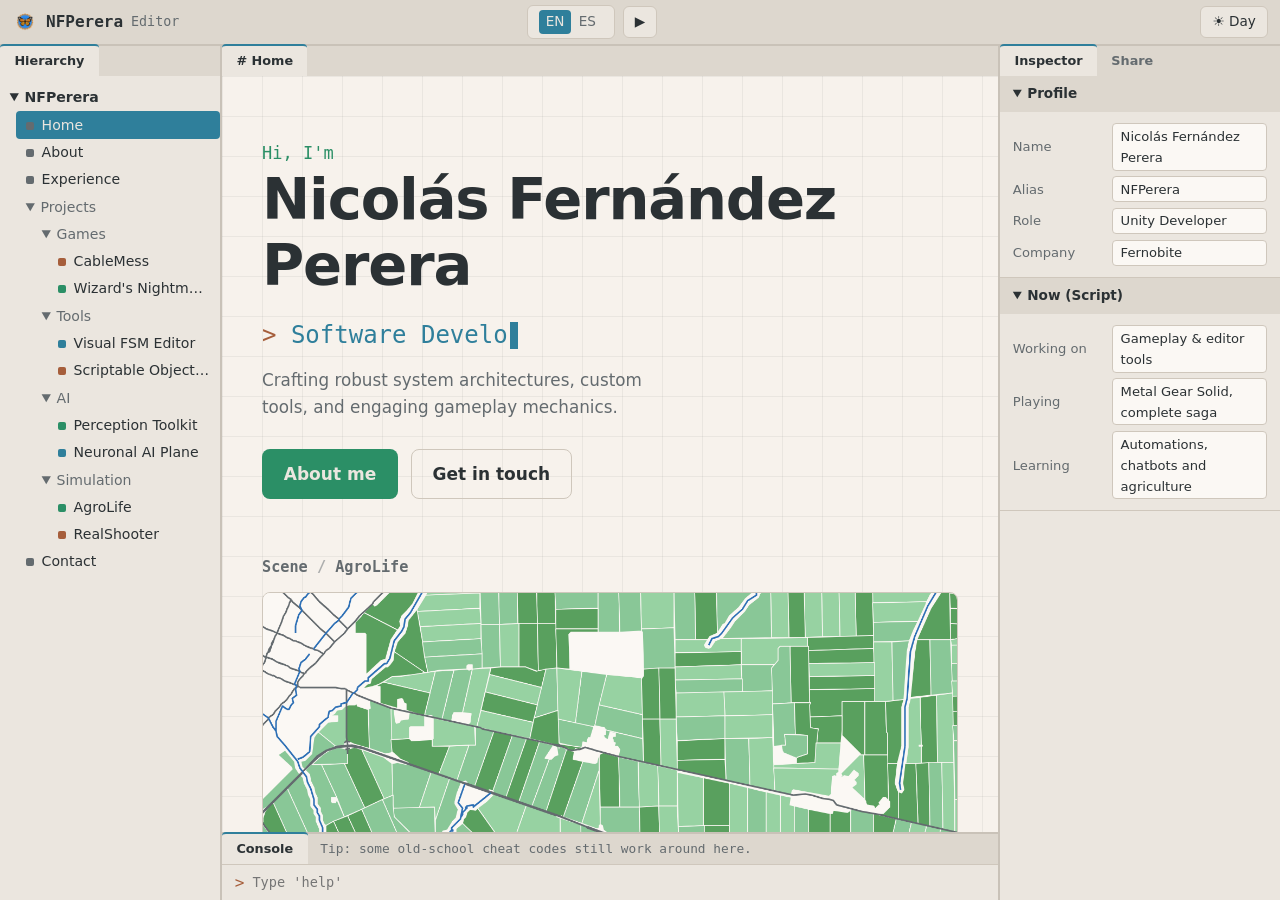
==== commit 179ca423: "cable mess demo" ====
--- a/index.html
+++ b/index.html
@@ -248,6 +248,91 @@
                 </template>
             </article>
 
+            <article class="view project accent-terracotta" data-route="projects/cablemess" data-title="CableMess" data-kind="Puzzle Game" data-kind-es="Juego de puzles" data-category="game" hidden>
+                <template class="asset-icon"><svg viewBox="0 0 100 100" aria-hidden="true"><rect x="6" y="12" width="24" height="24" rx="4"/>
+<rect class="fill" x="14" y="20" width="8" height="8" rx="1"/>
+<rect x="70" y="64" width="24" height="24" rx="4"/>
+<rect class="fill" x="78" y="72" width="8" height="8" rx="1"/>
+<path d="M30 24 H48 C64 24 40 76 70 76"/>
+<circle class="fill muted" cx="48" cy="50" r="4"/></svg></template>
+                <header class="banner">
+                    <p class="banner-kind"><span lang="en">Puzzle Game · Unity 6 · In development</span><span lang="es">Juego de puzles · Unity 6 · En desarrollo</span></p>
+                    <h1>CableMess</h1>
+                    <p class="banner-pitch"><span lang="en">A cozy first-person puzzle about untangling your clients' cables: every connector fits only its own port, and every cable is only so long.</span><span lang="es">Un puzle cozy en primera persona sobre ordenar los cables de tus clientes: cada conector entra solo en su puerto y cada cable tiene un largo limitado.</span></p>
+                </header>
+                <section>
+                    <h2><span lang="en">Try it</span><span lang="es">Pruébalo</span></h2>
+                    <div class="demo">
+                        <canvas class="cablemess-demo" data-demo="cablemess" width="1280" height="960" role="img" aria-label="Interactive floor plan: pick up a cable, hang it from the wall clips and plug it into the right ports" data-es-aria-label="Plano interactivo: toma un cable, cuélgalo de los clips de la pared y enchúfalo en los puertos correctos"></canvas>
+                        <div class="demo-controls">
+                            <label><span lang="en">Level</span><span lang="es">Nivel</span> <select data-control="level"><option value="0" data-es="1 · Monoambiente">1 · Studio flat</option><option value="1" data-es="2 · Departamento">2 · Apartment</option></select></label>
+                            <span class="stock" data-control="stock"></span>
+                            <button type="button" class="tool-btn" data-control="verify"><span lang="en">Verify</span><span lang="es">Verificar</span></button>
+                            <button type="button" class="tool-btn" data-control="reset"><span lang="en">Reset</span><span lang="es">Reiniciar</span></button>
+                        </div>
+                        <div class="demo-controls">
+                            <span class="demo-msg" data-stat="msg" aria-live="polite"></span>
+                            <span data-stat="cable"></span>
+                            <span class="meter" aria-hidden="true"><span></span></span>
+                        </div>
+                        <p class="demo-caption"><span lang="en">A top-down 2D take on the game's cable rules, on schematic plans of its first two levels. Click a cable end to pick it up, then a clip to hang it, a port to plug it, or the floor to drop it. As in the game, a cable is only so long ("Too short"), a connector only fits its own port, and a clip pins the cable at its distance × 1.05 from the last pin. Point at a port (or tap it) to read its tape; the LED says whether it is plugged where the tape says, and the router in the apartment only lights up once it has power. Press Verify when you think every port is right. The tidy seal is optional: hang the long cables from clips.</span><span lang="es">Una versión 2D cenital de las reglas de cables del juego, sobre planos esquemáticos de sus dos primeros niveles. Haz clic en la punta de un cable para tomarla, y luego en un clip para colgarlo, en un puerto para enchufarlo o en el piso para soltarlo. Como en el juego, un cable tiene un largo limitado («No alcanza»), un conector entra solo en su puerto y un clip fija el cable a su distancia × 1,05 desde el último punto fijo. Apunta a un puerto (o tócalo) para leer su etiqueta; el LED indica si está enchufado donde dice la etiqueta, y el router del departamento solo se enciende cuando tiene alimentación. Pulsa Verificar cuando creas que todos los puertos están bien. El sello prolijo es opcional: cuelga los cables largos de los clips.</span></p>
+                    </div>
+                </section>
+                <section>
+                    <h2><span lang="en">The problem</span><span lang="es">El problema</span></h2>
+                    <p><span lang="en">Putting a mess in order is satisfying, but a game about it has to make handling cables feel good without turning into a fight with physics. Cables should move while you handle them, stay put when you let go, and always be solvable, however tidy the player decides to be.</span><span lang="es">Poner orden en el caos es satisfactorio, pero un juego sobre eso tiene que lograr que manipular cables se sienta bien sin convertirse en una pelea con la física. Los cables deben moverse mientras los manipulas, quedarse quietos cuando los sueltas y tener siempre solución, sin importar qué tan prolijo decida ser el jugador.</span></p>
+                </section>
+                <section>
+                    <h2><span lang="en">What I built</span><span lang="es">Qué construí</span></h2>
+                    <p><span lang="en">A first-person puzzle in Unity 6 (URP, Input System). You are an independent IT technician who takes contracts to tidy clients' cable chaos. Each level is a client, from a studio flat to a server room, and you win when every cable is plugged where its label says. Being tidy is optional: the game recognises it with seals but never asks for it, and there is no timer. So far there are five levels: studio flat, apartment, small office, small business and server room.</span><span lang="es">Un puzle en primera persona en Unity 6 (URP, Input System). Eres un técnico de IT independiente que acepta contratos para ordenar el caos de cables de sus clientes. Cada nivel es un cliente, desde un monoambiente hasta una sala de servidores, y ganas cuando todos los cables están enchufados donde dice su etiqueta. Ser prolijo es opcional: el juego lo reconoce con sellos pero nunca lo exige, y no hay ningún temporizador. Por ahora hay cinco niveles: monoambiente, departamento, oficina chica, PyME y sala de servidores.</span></p>
+                </section>
+                <section>
+                    <h2><span lang="en">How it works</span><span lang="es">Cómo funciona</span></h2>
+                    <ul class="steps">
+                        <li><strong><span lang="en">Cables</span><span lang="es">Cables</span></strong><span lang="en">Each cable is a chain of 10 cm links, simulated while you handle it and for a moment after you let go. Then it falls asleep and stays put, so a level full of cables costs almost nothing at rest.</span><span lang="es">Cada cable es una cadena de eslabones de 10 cm, que se simula mientras lo manipulas y un momento después de soltarlo. Después se duerme y queda quieto, así que un nivel lleno de cables casi no cuesta nada en reposo.</span></li>
+                        <li><strong><span lang="en">Pins and clips</span><span lang="es">Puntos fijos y clips</span></strong><span lang="en">A cable's ends and the clips it hangs from are pins. Clicking a clip pins the link at distance × 1.05 from the previous pin, so a cable can never be hung where it can't reach.</span><span lang="es">Las puntas de un cable y los clips de los que cuelga son puntos fijos. Al hacer clic en un clip se fija el eslabón a una distancia × 1,05 del punto fijo anterior, así que un cable nunca puede colgarse donde no alcanza.</span></li>
+                        <li><strong><span lang="en">Rules</span><span lang="es">Reglas</span></strong><span lang="en">Every connector has a type and every cable a maximum length. Aiming at a port or a clip gives a verdict (OK, too short, wrong type, taken) that the hand shows on screen before you commit.</span><span lang="es">Cada conector tiene un tipo y cada cable un largo máximo. Apuntar a un puerto o a un clip da un veredicto (OK, no alcanza, tipo incorrecto, ocupado) que la mano muestra en pantalla antes de que te comprometas.</span></li>
+                        <li><strong><span lang="en">Verification</span><span lang="es">Verificación</span></strong><span lang="en">Every port carries a label and where its cable must go. Its LED is green when it is plugged where the tape says, red when it is not and off without a cable or power. A Verify button checks the whole level at once.</span><span lang="es">Cada puerto lleva una etiqueta y el destino de su cable. Su LED es verde si está enchufado donde dice la cinta, rojo si no, y está apagado sin cable o sin alimentación. Un botón de verificar comprueba el nivel entero de una vez.</span></li>
+                        <li><strong><span lang="en">Levels as code</span><span lang="es">Niveles como código</span></strong><span lang="en">Each level is generated by an editor builder from prefabs, with a connection plan and a cable stock sized so every connection fits. After building one I plug everything through the game's own API in Play Mode until it reports victory.</span><span lang="es">Cada nivel lo genera un builder de editor a partir de prefabs, con un plan de conexiones y un stock de cables dimensionado para que cada conexión entre. Después de construir uno enchufo todo con la propia API del juego en Play Mode hasta que informa la victoria.</span></li>
+                    </ul>
+                </section>
+                <section>
+                    <h2><span lang="en">Technical highlights</span><span lang="es">Aspectos técnicos</span></h2>
+                    <p><span lang="en">The placement rules live in plain C# classes with no scene dependency, so they have EditMode tests. This is the verdict for plugging a cable into a port, in the same order the demo above applies it: wrong type first, then taken, then whether the cable still reaches from its nearest pin.</span><span lang="es">Las reglas de colocación viven en clases de C# puro, sin depender de la escena, por eso tienen tests de EditMode. Este es el veredicto de enchufar un cable en un puerto, en el mismo orden que lo aplica la demo de arriba: primero el tipo incorrecto, después si está ocupado y por último si el cable todavía alcanza desde su punto fijo más cercano.</span></p>
+                    <p class="code-title">CableRoute.cs<span lang="es"> · código traducido</span></p>
+<pre lang="en"><code>public Verdict EvaluatePort(Vector3 attachPoint, ConnectorType cableType, ConnectorType portType, bool portFree)
+{
+    if (cableType != portType) return Verdict.WrongType;
+    if (!portFree) return Verdict.Occupied;
+    int anchor = Anchor;
+    if (anchor >= 0 &amp;&amp; Vector3.Distance(chain.PinTargets[anchor], attachPoint) &gt; RemainingLength) return Verdict.TooShort;
+    return Verdict.Ok;
+}</code></pre>
+<pre lang="es"><code>public Veredicto EvaluarPuerto(Vector3 puntoDeEnchufe, TipoConector tipoCable, TipoConector tipoPuerto, bool puertoLibre)
+{
+    if (tipoCable != tipoPuerto) return Veredicto.TipoIncorrecto;
+    if (!puertoLibre) return Veredicto.Ocupado;
+    int ancla = Ancla;
+    if (ancla &gt;= 0 &amp;&amp; Vector3.Distance(cadena.ObjetivosDePin[ancla], puntoDeEnchufe) &gt; LargoRestante) return Veredicto.NoAlcanza;
+    return Veredicto.Ok;
+}</code></pre>
+                </section>
+                <section>
+                    <h2><span lang="en">Media</span><span lang="es">Galería</span></h2>
+                    <div class="gallery"><div class="slot">None (Texture2D)</div><div class="slot">None (Texture2D)</div><div class="slot">None (Texture2D)</div></div>
+                </section>
+                <section>
+                    <h2><span lang="en">What I learned</span><span lang="es">Qué aprendí</span></h2>
+                    <p class="todo">// TODO: what you learned and what you'd do differently</p>
+                </section>
+                <nav class="pager" aria-label="More projects" data-es-aria-label="Más proyectos"></nav>
+                <template class="inspector">
+                    <details class="component" open><summary><span lang="en">Project</span><span lang="es">Proyecto</span></summary>
+                        <dl class="fields"><dt><span lang="en">Type</span><span lang="es">Tipo</span></dt><dd><span lang="en">Puzzle · First person</span><span lang="es">Puzle · Primera persona</span></dd><dt><span lang="en">Engine</span><span lang="es">Motor</span></dt><dd>Unity 6.3 · URP</dd><dt><span lang="en">Input</span><span lang="es">Entrada</span></dt><dd>Input System</dd><dt><span lang="en">Language</span><span lang="es">Lenguaje</span></dt><dd>C#</dd><dt><span lang="en">Levels</span><span lang="es">Niveles</span></dt><dd>5</dd><dt><span lang="en">Status</span><span lang="es">Estado</span></dt><dd><span lang="en">In development</span><span lang="es">En desarrollo</span></dd><dt><span lang="en">Year</span><span lang="es">Año</span></dt><dd>2026</dd></dl>
+                    </details>
+                </template>
+            </article>
+
             <article class="view project accent-blue" data-route="projects/visual-fsm-editor" data-title="Visual FSM Editor" data-kind="Editor Tool" data-kind-es="Herramienta de editor" data-category="tool" hidden>
                 <template class="asset-icon"><svg viewBox="0 0 100 100" aria-hidden="true"><rect class="fill" x="6" y="41" width="28" height="16" rx="4"/>
 <rect x="64" y="14" width="30" height="16" rx="4"/>
--- a/style.css
+++ b/style.css
@@ -566,6 +566,15 @@
 .agro-legend { gap: 0.4rem 1rem; }
 .swatch { display: inline-block; width: 0.75em; height: 0.75em; border-radius: 2px; margin-right: 0.4em; vertical-align: -0.05em; }
 
+/* CableMess: the canvas takes the touch so dragging a cable doesn't scroll the page */
+.cablemess-demo { display: block; width: 100%; height: auto; touch-action: none; }
+.stock { display: inline-flex; flex-wrap: wrap; gap: 0.4rem; }
+.stock[hidden] { display: none; }
+.demo-msg { flex: 1 1 16rem; color: var(--text-color); }
+.demo-msg[data-tone="good"] { color: var(--accent-green); }
+.demo-msg[data-tone="bad"] { color: var(--accent-terracotta); }
+.meter span.hot { background: var(--accent-terracotta); }
+
 .sliders {
     display: grid;
     grid-template-columns: repeat(auto-fit, minmax(140px, 1fr));
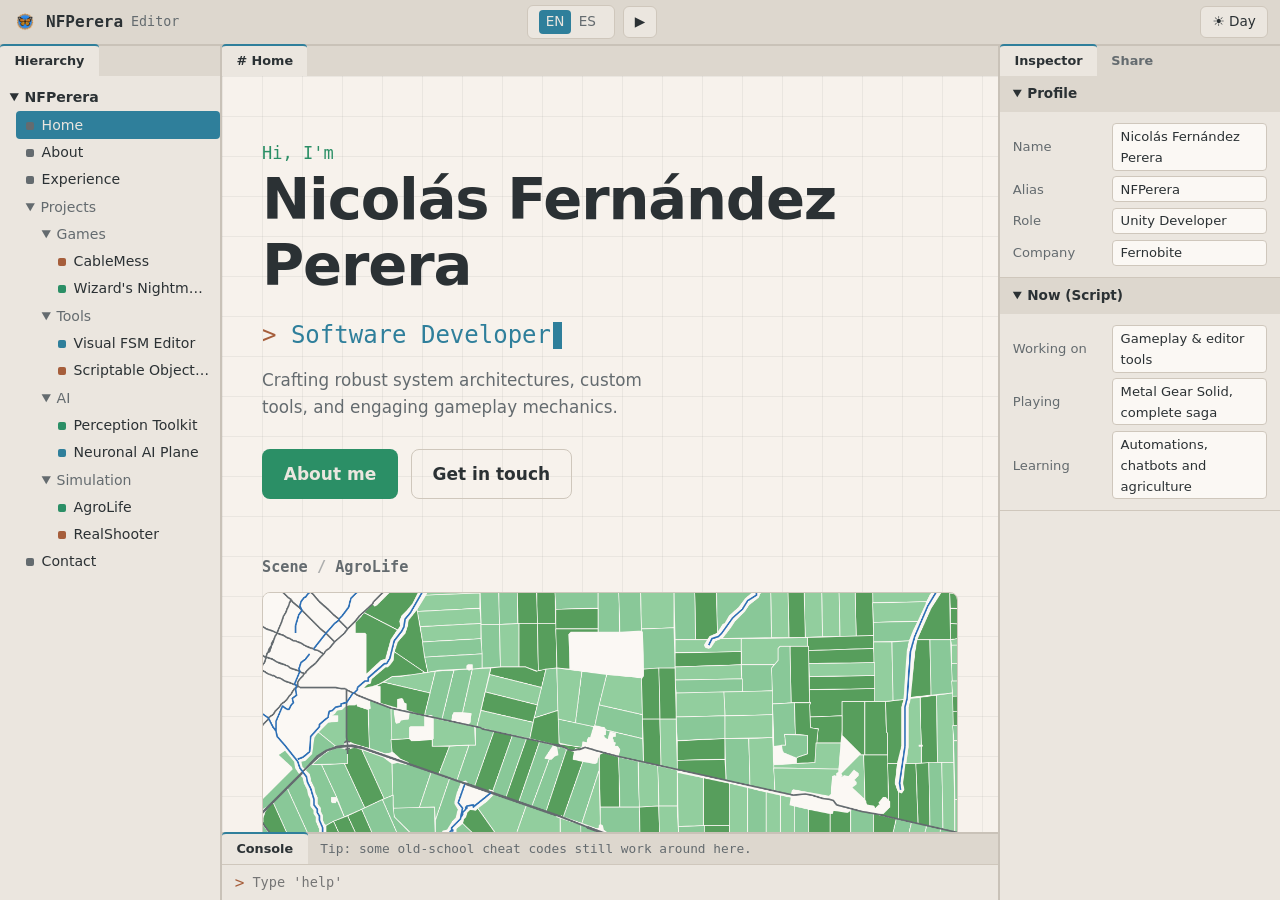
==== commit 1ec11789: "phone view fix" ====
--- a/index.html
+++ b/index.html
@@ -1060,6 +1060,9 @@
         </form>
     </section>
 
+    <!-- Phones: opens the Inspector / Share drawer, which sits at the end of the page on a wide screen -->
+    <button type="button" id="insp-toggle" class="tool-btn mobile-only insp-fab" aria-expanded="false" aria-controls="inspector">ⓘ Inspector</button>
+
     <script src="script.js"></script>
 </body>
 </html>
--- a/style.css
+++ b/style.css
@@ -706,17 +706,33 @@
         transition: transform 0.25s;
         box-shadow: 4px 0 20px rgba(0, 0, 0, 0.3);
     }
-    body.hier-open #hierarchy { transform: none; }
-    body.hier-open::before { content: ""; position: fixed; inset: 48px 0 0; z-index: 1300; background: rgba(0, 0, 0, 0.5); }
+    body.hier-open #hierarchy, body.insp-open #inspector { transform: none; }
+    body.hier-open::before, body.insp-open::before { content: ""; position: fixed; inset: 48px 0 0; z-index: 1300; background: rgba(0, 0, 0, 0.5); }
     .tree a, .tree summary { padding-block: 0.55rem; } /* thumb-sized targets */
 
-    /* Language and Play sit together before day/night so the brand never runs under them */
-    .toolbar { grid-template-columns: 1fr auto auto; gap: 0.5rem; }
-    .lang-btn { position: static; margin: 0 0.5rem 0 0; }
-    .toolbar-center { gap: 0; }
-
-    #scene .panel-body, #inspector .panel-body { overflow: visible; }
-    #inspector, #console { margin-top: 2px; }
+    /* Inspector / Share: a drawer from the right, opened by the floating button (at the end of the page nobody finds it) */
+    #inspector {
+        position: fixed;
+        top: 48px;
+        bottom: 0;
+        right: 0;
+        width: min(320px, 88vw);
+        z-index: 1400;
+        transform: translateX(100%);
+        transition: transform 0.25s;
+        box-shadow: -4px 0 20px rgba(0, 0, 0, 0.3);
+    }
+    #inspector .panel-body { overflow: auto; }
+    .insp-fab { position: fixed; right: 0.75rem; bottom: 0.75rem; z-index: 1250; padding: 0.5rem 0.9rem; box-shadow: 0 2px 10px rgba(0, 0, 0, 0.35); }
+    body { padding-bottom: 3.5rem; } /* the button never covers the console input */
+
+    /* EN | ES and Play stay in the middle column, centred on the screen */
+    .toolbar { gap: 0.5rem; }
+    .lang-btn { position: static; margin: 0; }
+    .toolbar-center { gap: 0.5rem; }
+
+    #scene .panel-body { overflow: visible; }
+    #console { margin-top: 2px; }
     .view { padding: 1.5rem 1rem 3rem; }
     .pager { grid-template-columns: 1fr; }
 
@@ -724,8 +740,8 @@
     .console-input input, .demo-controls select { font-size: 16px; }
     .dope th, .dope td { padding-inline: 0.4rem; }
 }
-@media (max-width: 380px) {
-    .brand span { display: none; } /* the logo alone leaves room for the EN | ES toggle */
+@media (max-width: 480px) {
+    .brand span { display: none; } /* the logo alone leaves the centre column room, so it stays centred */
 }
 
 /* Narrow demo (phones, or the scene column on small laptops): the dope table keeps
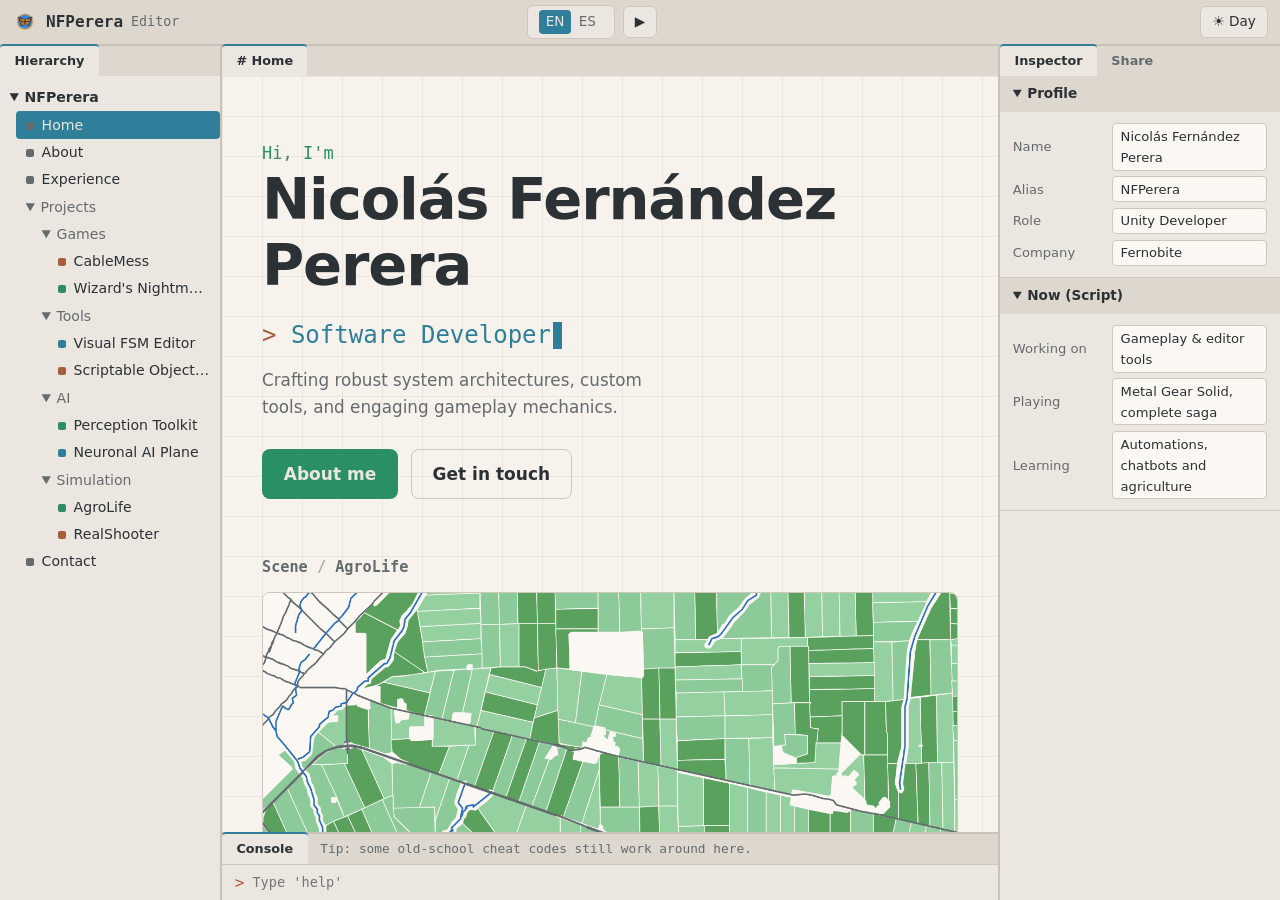
==== commit 49ff21c4: "Cable mess Images" ====
--- a/index.html
+++ b/index.html
@@ -319,7 +319,7 @@
                 </section>
                 <section>
                     <h2><span lang="en">Media</span><span lang="es">Galería</span></h2>
-                    <div class="gallery"><div class="slot">None (Texture2D)</div><div class="slot">None (Texture2D)</div><div class="slot">None (Texture2D)</div></div>
+                    <div class="gallery"><img src="img/cablemess-studio-flat.webp" alt="The studio flat: a bed, a chair, and a PC and router on the floor with a power strip, waiting for one cable" data-es-alt="El monoambiente: una cama, una silla, y una PC y un router en el piso con una regleta, esperando un cable" loading="lazy"><img src="img/cablemess-apartment-desk.webp" alt="The apartment's desk corner: PC, monitor, chair, printer and cables running across the floor" data-es-alt="El rincón del escritorio del departamento: PC, monitor, silla, impresora y cables cruzando el piso" loading="lazy"><img src="img/cablemess-apartment-living.webp" alt="The apartment's living room: router, power strip, TV and console with their cables tangled on the floor" data-es-alt="El living del departamento: router, regleta, TV y consola con sus cables enredados en el piso" loading="lazy"><img src="img/cablemess-cable-stock.webp" alt="Crates of coiled cables in different lengths and colours: the level's stock" data-es-alt="Cajas con cables enrollados de distintos largos y colores: el stock del nivel" loading="lazy"><img src="img/cablemess-patch-panel.webp" alt="A patch panel up close: every port carries its own label and where its cable goes" data-es-alt="Un patch panel de cerca: cada puerto lleva su etiqueta y el destino de su cable" loading="lazy"><img src="img/cablemess-menu.webp" alt="The main menu over the server room, with Continue, Level select and Quit" data-es-alt="El menú principal sobre la sala de servidores, con Continuar, Selección de nivel y Salir" loading="lazy"><img src="img/cablemess-level-select.webp" alt="The level select screen: Studio flat, Apartment, Small office, Small business and Server room" data-es-alt="La selección de nivel: Monoambiente, Departamento, Oficina chica, PyME y Sala de servidores" loading="lazy"></div>
                 </section>
                 <section>
                     <h2><span lang="en">What I learned</span><span lang="es">Qué aprendí</span></h2>
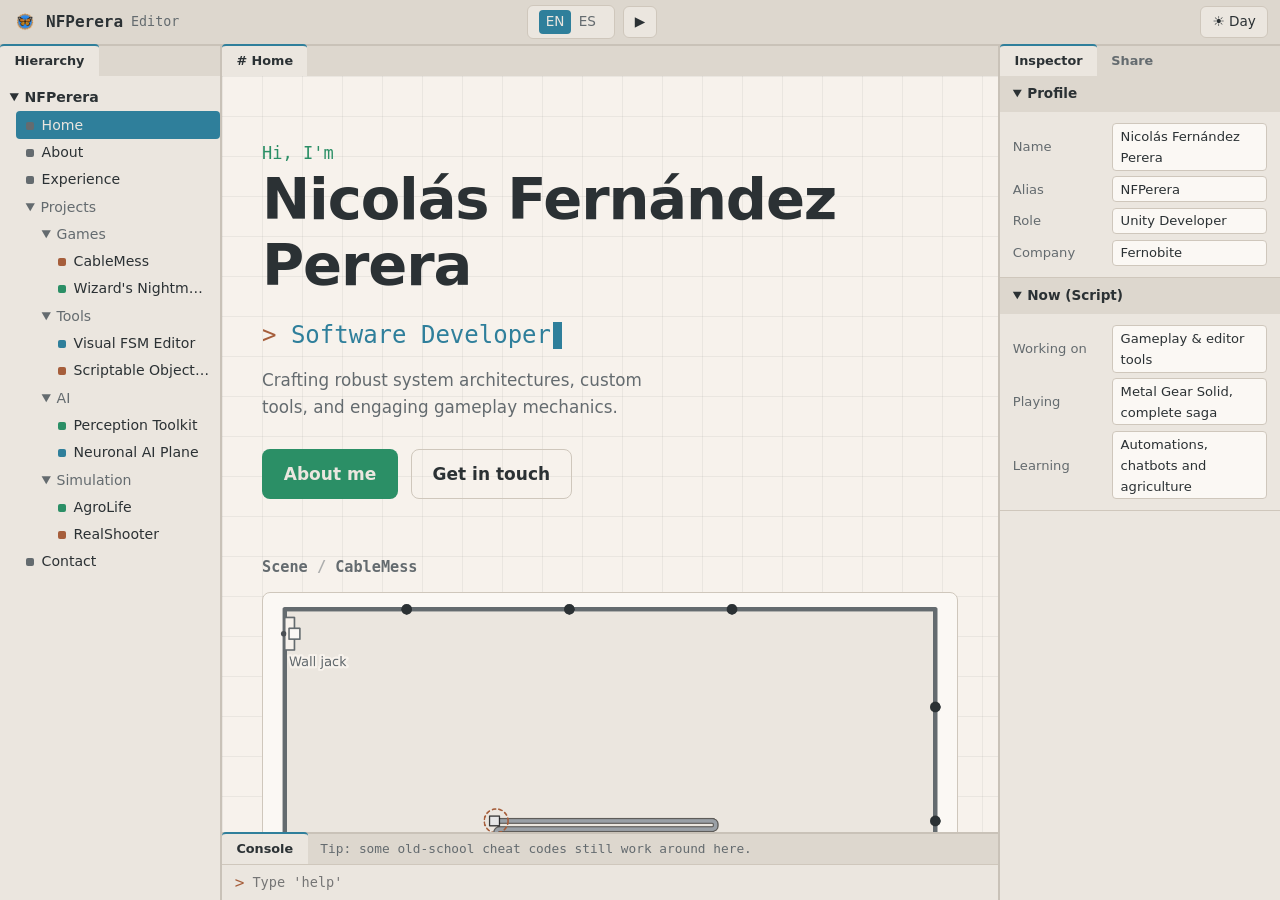
==== commit 7086ae8a: "cable mess in front page" ====
--- a/index.html
+++ b/index.html
@@ -73,17 +73,22 @@
                         <a href="#/contact" class="btn btn-ghost"><span lang="en">Get in touch</span><span lang="es">Contáctame</span></a>
                     </div>
                 </section>
-                <section class="accent-green">
-                    <h2 class="path"><span lang="en">Scene</span><span lang="es">Escena</span> <span>/</span> AgroLife</h2>
+                <section class="accent-terracotta">
+                    <h2 class="path"><span lang="en">Scene</span><span lang="es">Escena</span> <span>/</span> CableMess</h2>
                     <div class="demo">
-                        <canvas class="agro-demo" data-demo="agro" width="1280" height="600" role="img" aria-label="Real farm lots in Pergamino, Argentina, changing colour as their crops grow through the seasons" data-es-aria-label="Lotes agrícolas reales de Pergamino, Argentina, que cambian de color a medida que sus cultivos crecen a lo largo de las estaciones"></canvas>
+                        <canvas class="cablemess-demo" data-demo="cablemess" width="1280" height="960" role="img" aria-label="Interactive floor plan: pick up a cable, hang it from the wall clips and plug it into the right ports" data-es-aria-label="Plano interactivo: toma un cable, cuélgalo de los clips de la pared y enchúfalo en los puertos correctos"></canvas>
                         <div class="demo-controls">
-                            <span><b data-stat="date">25 Nov</b> · <span lang="en">Year</span><span lang="es">Año</span> <b data-stat="year">1</b></span>
-                            <span><span lang="en">Mean temp</span><span lang="es">Temp. media</span> <b data-stat="temp">–</b></span>
-                            <span data-stat="lot">Point at a lot</span>
+                            <label><span lang="en">Level</span><span lang="es">Nivel</span> <select data-control="level"><option value="0" data-es="1 · Monoambiente">1 · Studio flat</option><option value="1" data-es="2 · Departamento">2 · Apartment</option></select></label>
+                            <span class="stock" data-control="stock"></span>
+                            <button type="button" class="tool-btn" data-control="verify"><span lang="en">Verify</span><span lang="es">Verificar</span></button>
+                            <button type="button" class="tool-btn" data-control="reset"><span lang="en">Reset</span><span lang="es">Reiniciar</span></button>
                         </div>
-                        <div class="demo-controls agro-legend" data-legend></div>
-                        <p class="demo-caption"><span lang="en">What I'm building now: a farming game and simulator on real data. These are real lots from Pergamino, Argentina, going through the seasons. <a href="#/projects/agrolife">How it works</a></span><span lang="es">Lo que estoy construyendo ahora: un juego y simulador agropecuario con datos reales. Estos son lotes reales de Pergamino, Argentina, atravesando las estaciones. <a href="#/projects/agrolife">Cómo funciona</a></span></p>
+                        <div class="demo-controls">
+                            <span class="demo-msg" data-stat="msg" aria-live="polite"></span>
+                            <span data-stat="cable"></span>
+                            <span class="meter" aria-hidden="true"><span></span></span>
+                        </div>
+                        <p class="demo-caption"><span lang="en">What I'm building now: a cozy first-person puzzle about untangling clients' cables. This is a 2D take on its rules: pick up a cable end, hang it from the clips and plug it where its label says. <a href="#/projects/cablemess">How it works</a></span><span lang="es">Lo que estoy construyendo ahora: un puzle cozy en primera persona sobre ordenar los cables de tus clientes. Esta es una versión 2D de sus reglas: toma la punta de un cable, cuélgalo de los clips y enchúfalo donde dice su etiqueta. <a href="#/projects/cablemess">Cómo funciona</a></span></p>
                     </div>
                 </section>
                 <section>
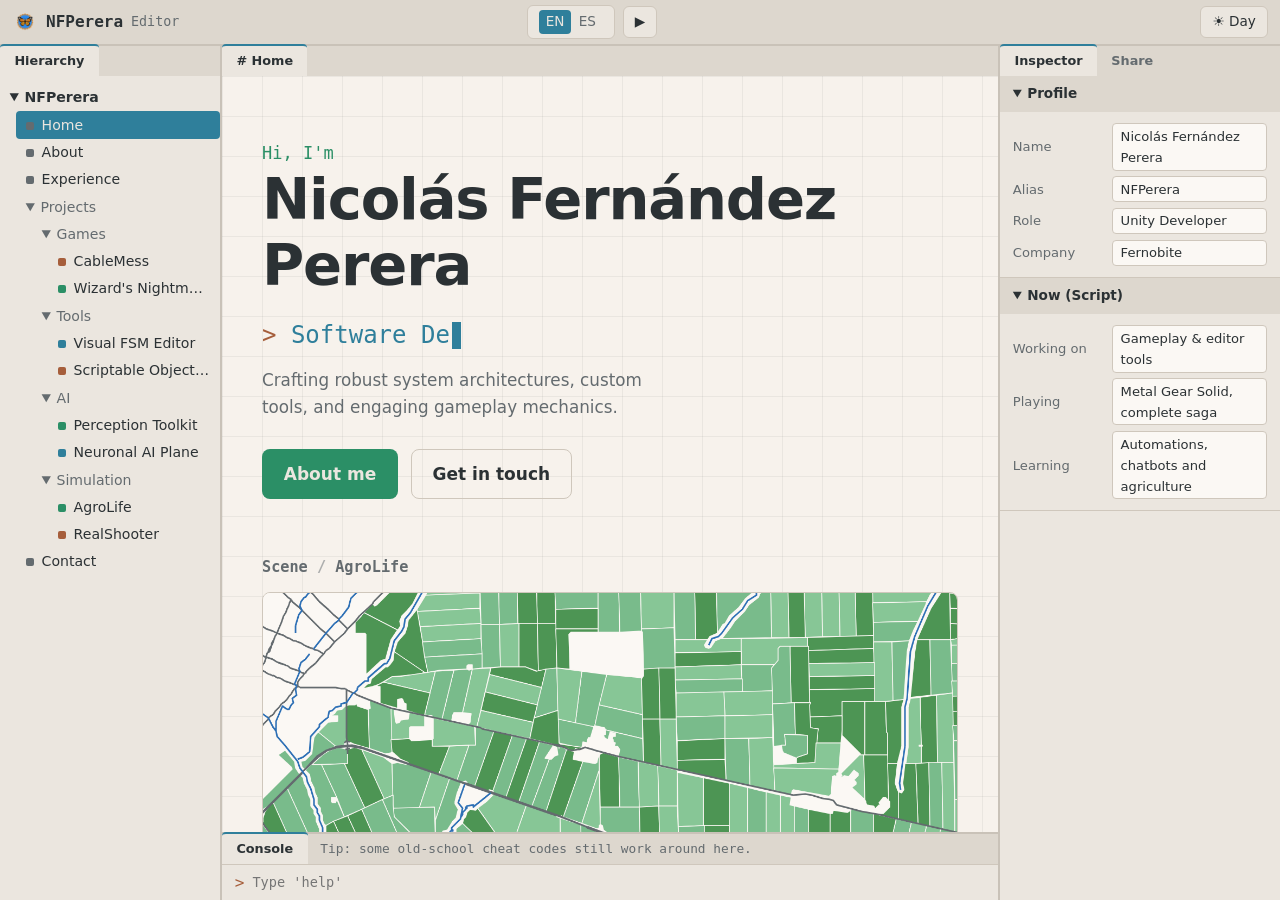
==== commit db88ca58: "Crtl z" ====
--- a/index.html
+++ b/index.html
@@ -73,22 +73,17 @@
                         <a href="#/contact" class="btn btn-ghost"><span lang="en">Get in touch</span><span lang="es">Contáctame</span></a>
                     </div>
                 </section>
-                <section class="accent-terracotta">
-                    <h2 class="path"><span lang="en">Scene</span><span lang="es">Escena</span> <span>/</span> CableMess</h2>
+                <section class="accent-green">
+                    <h2 class="path"><span lang="en">Scene</span><span lang="es">Escena</span> <span>/</span> AgroLife</h2>
                     <div class="demo">
-                        <canvas class="cablemess-demo" data-demo="cablemess" width="1280" height="960" role="img" aria-label="Interactive floor plan: pick up a cable, hang it from the wall clips and plug it into the right ports" data-es-aria-label="Plano interactivo: toma un cable, cuélgalo de los clips de la pared y enchúfalo en los puertos correctos"></canvas>
+                        <canvas class="agro-demo" data-demo="agro" width="1280" height="600" role="img" aria-label="Real farm lots in Pergamino, Argentina, changing colour as their crops grow through the seasons" data-es-aria-label="Lotes agrícolas reales de Pergamino, Argentina, que cambian de color a medida que sus cultivos crecen a lo largo de las estaciones"></canvas>
                         <div class="demo-controls">
-                            <label><span lang="en">Level</span><span lang="es">Nivel</span> <select data-control="level"><option value="0" data-es="1 · Monoambiente">1 · Studio flat</option><option value="1" data-es="2 · Departamento">2 · Apartment</option></select></label>
-                            <span class="stock" data-control="stock"></span>
-                            <button type="button" class="tool-btn" data-control="verify"><span lang="en">Verify</span><span lang="es">Verificar</span></button>
-                            <button type="button" class="tool-btn" data-control="reset"><span lang="en">Reset</span><span lang="es">Reiniciar</span></button>
+                            <span><b data-stat="date">25 Nov</b> · <span lang="en">Year</span><span lang="es">Año</span> <b data-stat="year">1</b></span>
+                            <span><span lang="en">Mean temp</span><span lang="es">Temp. media</span> <b data-stat="temp">–</b></span>
+                            <span data-stat="lot">Point at a lot</span>
                         </div>
-                        <div class="demo-controls">
-                            <span class="demo-msg" data-stat="msg" aria-live="polite"></span>
-                            <span data-stat="cable"></span>
-                            <span class="meter" aria-hidden="true"><span></span></span>
-                        </div>
-                        <p class="demo-caption"><span lang="en">What I'm building now: a cozy first-person puzzle about untangling clients' cables. This is a 2D take on its rules: pick up a cable end, hang it from the clips and plug it where its label says. <a href="#/projects/cablemess">How it works</a></span><span lang="es">Lo que estoy construyendo ahora: un puzle cozy en primera persona sobre ordenar los cables de tus clientes. Esta es una versión 2D de sus reglas: toma la punta de un cable, cuélgalo de los clips y enchúfalo donde dice su etiqueta. <a href="#/projects/cablemess">Cómo funciona</a></span></p>
+                        <div class="demo-controls agro-legend" data-legend></div>
+                        <p class="demo-caption"><span lang="en">What I'm building now: a farming game and simulator on real data. These are real lots from Pergamino, Argentina, going through the seasons. <a href="#/projects/agrolife">How it works</a></span><span lang="es">Lo que estoy construyendo ahora: un juego y simulador agropecuario con datos reales. Estos son lotes reales de Pergamino, Argentina, atravesando las estaciones. <a href="#/projects/agrolife">Cómo funciona</a></span></p>
                     </div>
                 </section>
                 <section>
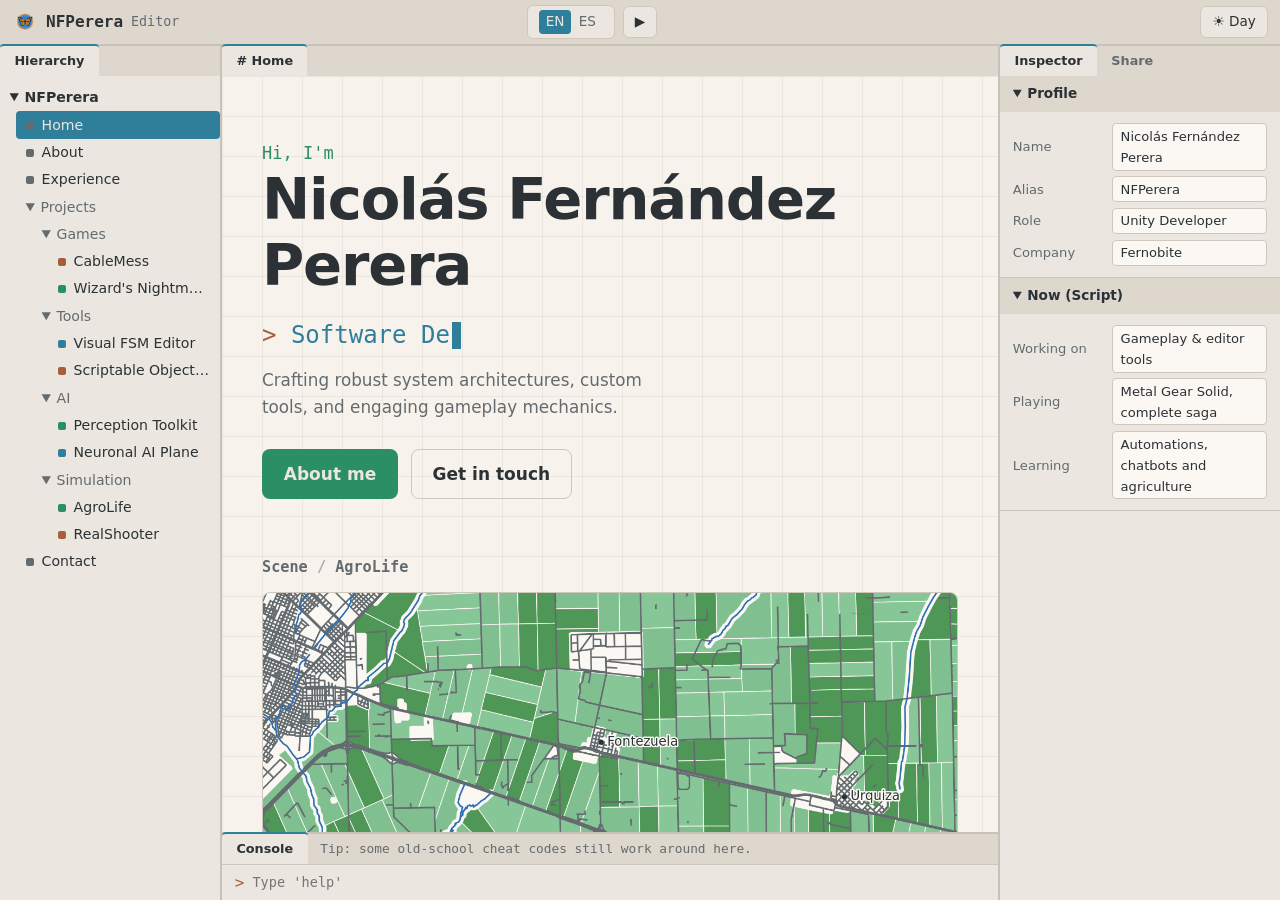
==== commit a3763be2: "pergamino mapa completo" ====
--- a/index.html
+++ b/index.html
@@ -78,12 +78,13 @@
                     <div class="demo">
                         <canvas class="agro-demo" data-demo="agro" width="1280" height="600" role="img" aria-label="Real farm lots in Pergamino, Argentina, changing colour as their crops grow through the seasons" data-es-aria-label="Lotes agrícolas reales de Pergamino, Argentina, que cambian de color a medida que sus cultivos crecen a lo largo de las estaciones"></canvas>
                         <div class="demo-controls">
+                            <span class="zoom" role="group" aria-label="Map zoom" data-es-aria-label="Zoom del mapa"><button type="button" class="tool-btn" data-control="zoom-out" aria-label="Zoom out" data-es-aria-label="Alejar">−</button><button type="button" class="tool-btn" data-control="zoom-in" aria-label="Zoom in" data-es-aria-label="Acercar">+</button><button type="button" class="tool-btn" data-control="home" aria-label="Back to the start view" data-es-aria-label="Volver a la vista inicial">⌂</button></span>
                             <span><b data-stat="date">25 Nov</b> · <span lang="en">Year</span><span lang="es">Año</span> <b data-stat="year">1</b></span>
                             <span><span lang="en">Mean temp</span><span lang="es">Temp. media</span> <b data-stat="temp">–</b></span>
                             <span data-stat="lot">Point at a lot</span>
                         </div>
                         <div class="demo-controls agro-legend" data-legend></div>
-                        <p class="demo-caption"><span lang="en">What I'm building now: a farming game and simulator on real data. These are real lots from Pergamino, Argentina, going through the seasons. <a href="#/projects/agrolife">How it works</a></span><span lang="es">Lo que estoy construyendo ahora: un juego y simulador agropecuario con datos reales. Estos son lotes reales de Pergamino, Argentina, atravesando las estaciones. <a href="#/projects/agrolife">Cómo funciona</a></span></p>
+                        <p class="demo-caption"><span lang="en">What I'm building now: a farming game and simulator on real data. These are real lots from Pergamino, Argentina, going through the seasons: drag to move around the whole region and use + and − to zoom. <a href="#/projects/agrolife">How it works</a></span><span lang="es">Lo que estoy construyendo ahora: un juego y simulador agropecuario con datos reales. Estos son lotes reales de Pergamino, Argentina, atravesando las estaciones: arrastra para recorrer toda la región y usa + y − para el zoom. <a href="#/projects/agrolife">Cómo funciona</a></span></p>
                     </div>
                 </section>
                 <section>
@@ -166,6 +167,7 @@
                     <div class="demo">
                         <canvas class="agro-demo" data-demo="agro" width="1280" height="600" role="img" aria-label="Real farm lots in Pergamino, Argentina, changing colour as their crops grow through the seasons" data-es-aria-label="Lotes agrícolas reales de Pergamino, Argentina, que cambian de color a medida que sus cultivos crecen a lo largo de las estaciones"></canvas>
                         <div class="demo-controls">
+                            <span class="zoom" role="group" aria-label="Map zoom" data-es-aria-label="Zoom del mapa"><button type="button" class="tool-btn" data-control="zoom-out" aria-label="Zoom out" data-es-aria-label="Alejar">−</button><button type="button" class="tool-btn" data-control="zoom-in" aria-label="Zoom in" data-es-aria-label="Acercar">+</button><button type="button" class="tool-btn" data-control="home" aria-label="Back to the start view" data-es-aria-label="Volver a la vista inicial">⌂</button></span>
                             <span><b data-stat="date">25 Nov</b> · <span lang="en">Year</span><span lang="es">Año</span> <b data-stat="year">1</b></span>
                             <span><span lang="en">Mean temp</span><span lang="es">Temp. media</span> <b data-stat="temp">–</b></span>
                             <label><span lang="en">Speed</span><span lang="es">Velocidad</span> <select data-control="speed"><option value="1">1×</option><option value="2" selected>2×</option><option value="4">4×</option></select></label>
@@ -173,7 +175,7 @@
                             <span data-stat="lot">Point at a lot</span>
                         </div>
                         <div class="demo-controls agro-legend" data-legend></div>
-                        <p class="demo-caption"><span lang="en">Real lots from Pergamino, Buenos Aires: a slice of the 3,477 the game's data pipeline cut out of the road network. They're farmed the way the game farms your neighbours: on 1 May each lot takes the next crop of the rotation (maize, soybean, wheat followed by second soybean) on its typical sowing date, and crops develop by growing degree-days under weather drawn from the generator's parameters for Pergamino. The productivity index layer comes from INTA's soil charts.</span><span lang="es">Lotes reales de Pergamino, Buenos Aires: un recorte de los 3.477 que el pipeline de datos del juego sacó de la red de caminos. Se trabajan como el juego trabaja a tus vecinos: el 1 de mayo cada lote toma el siguiente cultivo de la rotación (maíz, soja, trigo seguido de soja de segunda) en su fecha de siembra típica, y los cultivos se desarrollan por grados-día con un clima sorteado a partir de los parámetros del generador para Pergamino. La capa de índice de productividad sale de las cartas de suelo del INTA.</span></p>
+                        <p class="demo-caption"><span lang="en">Real lots from Pergamino, Buenos Aires: all 3,477 of them, as the game's data pipeline cut them out of the road network (drag to move, + and − to zoom). They're farmed the way the game farms your neighbours: on 1 May each lot takes the next crop of the rotation (maize, soybean, wheat followed by second soybean) on its typical sowing date, and crops develop by growing degree-days under weather drawn from the generator's parameters for Pergamino. The productivity index layer comes from INTA's soil charts.</span><span lang="es">Lotes reales de Pergamino, Buenos Aires: los 3.477, tal como el pipeline de datos del juego los sacó de la red de caminos (arrastra para moverte, + y − para el zoom). Se trabajan como el juego trabaja a tus vecinos: el 1 de mayo cada lote toma el siguiente cultivo de la rotación (maíz, soja, trigo seguido de soja de segunda) en su fecha de siembra típica, y los cultivos se desarrollan por grados-día con un clima sorteado a partir de los parámetros del generador para Pergamino. La capa de índice de productividad sale de las cartas de suelo del INTA.</span></p>
                     </div>
                 </section>
                 <section>
@@ -1063,6 +1065,7 @@
     <!-- Phones: opens the Inspector / Share drawer, which sits at the end of the page on a wide screen -->
     <button type="button" id="insp-toggle" class="tool-btn mobile-only insp-fab" aria-expanded="false" aria-controls="inspector">ⓘ Inspector</button>
 
+    <script src="agro-map.js"></script>
     <script src="script.js"></script>
 </body>
 </html>
--- a/style.css
+++ b/style.css
@@ -562,7 +562,11 @@
 .perception-demo.aware ~ .demo-controls .meter span { background: var(--accent-terracotta); }
 
 .neuro-demo, .agro-demo { display: block; width: 100%; height: auto; }
-.agro-demo { cursor: crosshair; }
+.agro-demo { cursor: grab; touch-action: none; } /* drag pans the map, so the canvas takes the touch */
+.agro-demo.dragging { cursor: grabbing; }
+.zoom { display: inline-flex; gap: 0.4rem; }
+.zoom .tool-btn { min-width: 2.2rem; font-size: 1rem; line-height: 1.2; }
+.zoom .tool-btn:disabled { opacity: 0.4; cursor: default; }
 .agro-legend { gap: 0.4rem 1rem; }
 .swatch { display: inline-block; width: 0.75em; height: 0.75em; border-radius: 2px; margin-right: 0.4em; vertical-align: -0.05em; }
 
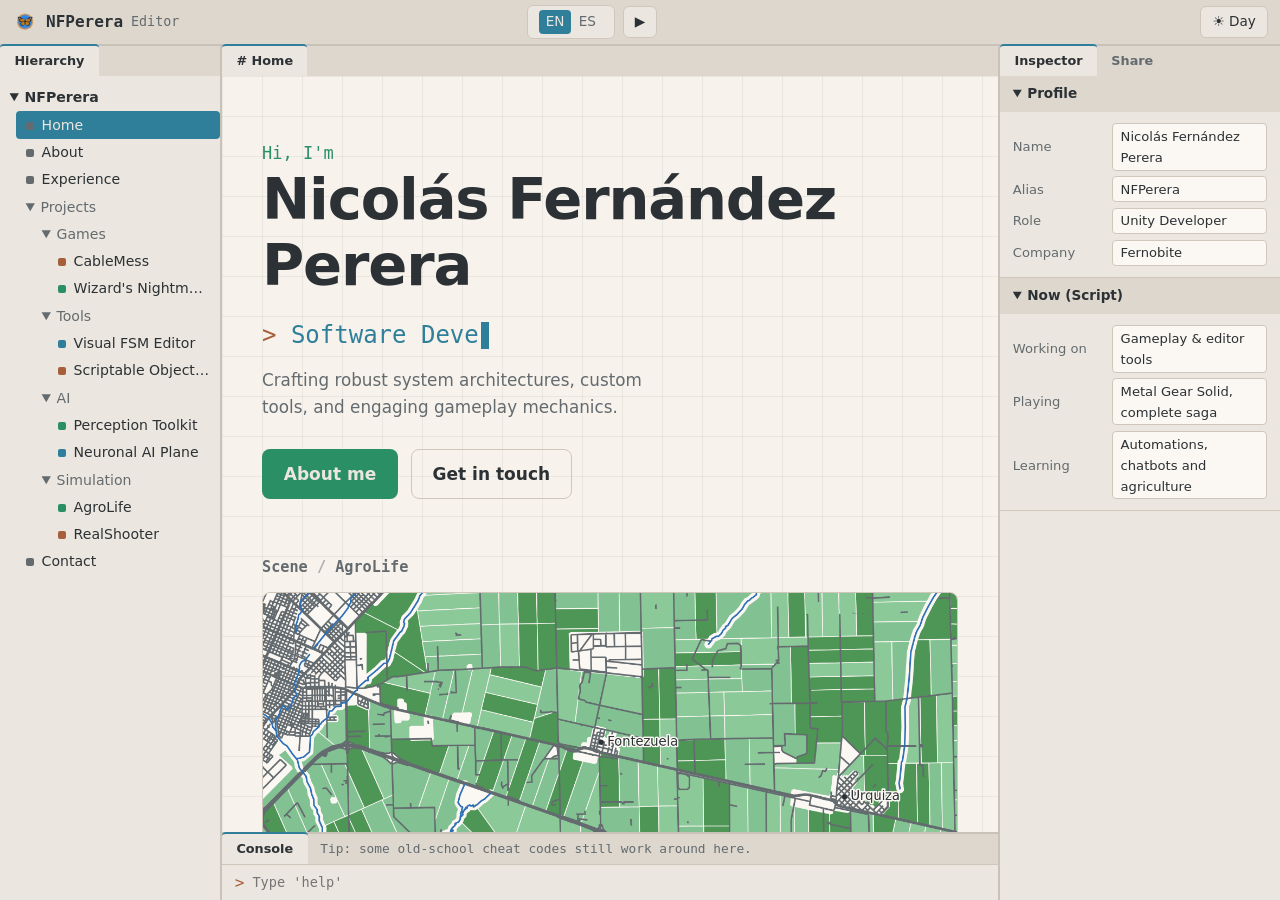
==== commit 4da9a2f7: "Yt preview" ====
--- a/index.html
+++ b/index.html
@@ -263,21 +263,9 @@
                     <p class="banner-pitch"><span lang="en">A cozy first-person puzzle about untangling your clients' cables: every connector fits only its own port, and every cable is only so long.</span><span lang="es">Un puzle cozy en primera persona sobre ordenar los cables de tus clientes: cada conector entra solo en su puerto y cada cable tiene un largo limitado.</span></p>
                 </header>
                 <section>
-                    <h2><span lang="en">Try it</span><span lang="es">Pruébalo</span></h2>
+                    <h2><span lang="en">Watch it</span><span lang="es">Míralo</span></h2>
                     <div class="demo">
-                        <canvas class="cablemess-demo" data-demo="cablemess" width="1280" height="960" role="img" aria-label="Interactive floor plan: pick up a cable, hang it from the wall clips and plug it into the right ports" data-es-aria-label="Plano interactivo: toma un cable, cuélgalo de los clips de la pared y enchúfalo en los puertos correctos"></canvas>
-                        <div class="demo-controls">
-                            <label><span lang="en">Level</span><span lang="es">Nivel</span> <select data-control="level"><option value="0" data-es="1 · Monoambiente">1 · Studio flat</option><option value="1" data-es="2 · Departamento">2 · Apartment</option></select></label>
-                            <span class="stock" data-control="stock"></span>
-                            <button type="button" class="tool-btn" data-control="verify"><span lang="en">Verify</span><span lang="es">Verificar</span></button>
-                            <button type="button" class="tool-btn" data-control="reset"><span lang="en">Reset</span><span lang="es">Reiniciar</span></button>
-                        </div>
-                        <div class="demo-controls">
-                            <span class="demo-msg" data-stat="msg" aria-live="polite"></span>
-                            <span data-stat="cable"></span>
-                            <span class="meter" aria-hidden="true"><span></span></span>
-                        </div>
-                        <p class="demo-caption"><span lang="en">A top-down 2D take on the game's cable rules, on schematic plans of its first two levels. Click a cable end to pick it up, then a clip to hang it, a port to plug it, or the floor to drop it. As in the game, a cable is only so long ("Too short"), a connector only fits its own port, and a clip pins the cable at its distance × 1.05 from the last pin. Point at a port (or tap it) to read its tape; the LED says whether it is plugged where the tape says, and the router in the apartment only lights up once it has power. Press Verify when you think every port is right. The tidy seal is optional: hang the long cables from clips.</span><span lang="es">Una versión 2D cenital de las reglas de cables del juego, sobre planos esquemáticos de sus dos primeros niveles. Haz clic en la punta de un cable para tomarla, y luego en un clip para colgarlo, en un puerto para enchufarlo o en el piso para soltarlo. Como en el juego, un cable tiene un largo limitado («No alcanza»), un conector entra solo en su puerto y un clip fija el cable a su distancia × 1,05 desde el último punto fijo. Apunta a un puerto (o tócalo) para leer su etiqueta; el LED indica si está enchufado donde dice la etiqueta, y el router del departamento solo se enciende cuando tiene alimentación. Pulsa Verificar cuando creas que todos los puertos están bien. El sello prolijo es opcional: cuelga los cables largos de los clips.</span></p>
+                        <iframe class="yt" src="https://www.youtube-nocookie.com/embed/3yNgnSrGV80?enablejsapi=1&amp;rel=0" title="CableMess gameplay video" data-es-title="Video de gameplay de CableMess" allow="encrypted-media; picture-in-picture; fullscreen" allowfullscreen loading="lazy" referrerpolicy="strict-origin-when-cross-origin"></iframe>
                     </div>
                 </section>
                 <section>
@@ -300,7 +288,7 @@
                 </section>
                 <section>
                     <h2><span lang="en">Technical highlights</span><span lang="es">Aspectos técnicos</span></h2>
-                    <p><span lang="en">The placement rules live in plain C# classes with no scene dependency, so they have EditMode tests. This is the verdict for plugging a cable into a port, in the same order the demo above applies it: wrong type first, then taken, then whether the cable still reaches from its nearest pin.</span><span lang="es">Las reglas de colocación viven en clases de C# puro, sin depender de la escena, por eso tienen tests de EditMode. Este es el veredicto de enchufar un cable en un puerto, en el mismo orden que lo aplica la demo de arriba: primero el tipo incorrecto, después si está ocupado y por último si el cable todavía alcanza desde su punto fijo más cercano.</span></p>
+                    <p><span lang="en">The placement rules live in plain C# classes with no scene dependency, so they have EditMode tests. This is the verdict for plugging a cable into a port: wrong type first, then taken, then whether the cable still reaches from its nearest pin.</span><span lang="es">Las reglas de colocación viven en clases de C# puro, sin depender de la escena, por eso tienen tests de EditMode. Este es el veredicto de enchufar un cable en un puerto: primero el tipo incorrecto, después si está ocupado y por último si el cable todavía alcanza desde su punto fijo más cercano.</span></p>
                     <p class="code-title">CableRoute.cs<span lang="es"> · código traducido</span></p>
 <pre lang="en"><code>public Verdict EvaluatePort(Vector3 attachPoint, ConnectorType cableType, ConnectorType portType, bool portFree)
 {
--- a/style.css
+++ b/style.css
@@ -570,14 +570,7 @@
 .agro-legend { gap: 0.4rem 1rem; }
 .swatch { display: inline-block; width: 0.75em; height: 0.75em; border-radius: 2px; margin-right: 0.4em; vertical-align: -0.05em; }
 
-/* CableMess: the canvas takes the touch so dragging a cable doesn't scroll the page */
-.cablemess-demo { display: block; width: 100%; height: auto; touch-action: none; }
-.stock { display: inline-flex; flex-wrap: wrap; gap: 0.4rem; }
-.stock[hidden] { display: none; }
-.demo-msg { flex: 1 1 16rem; color: var(--text-color); }
-.demo-msg[data-tone="good"] { color: var(--accent-green); }
-.demo-msg[data-tone="bad"] { color: var(--accent-terracotta); }
-.meter span.hot { background: var(--accent-terracotta); }
+.demo .yt { display: block; width: 100%; aspect-ratio: 16 / 9; border: 0; }
 
 .sliders {
     display: grid;
